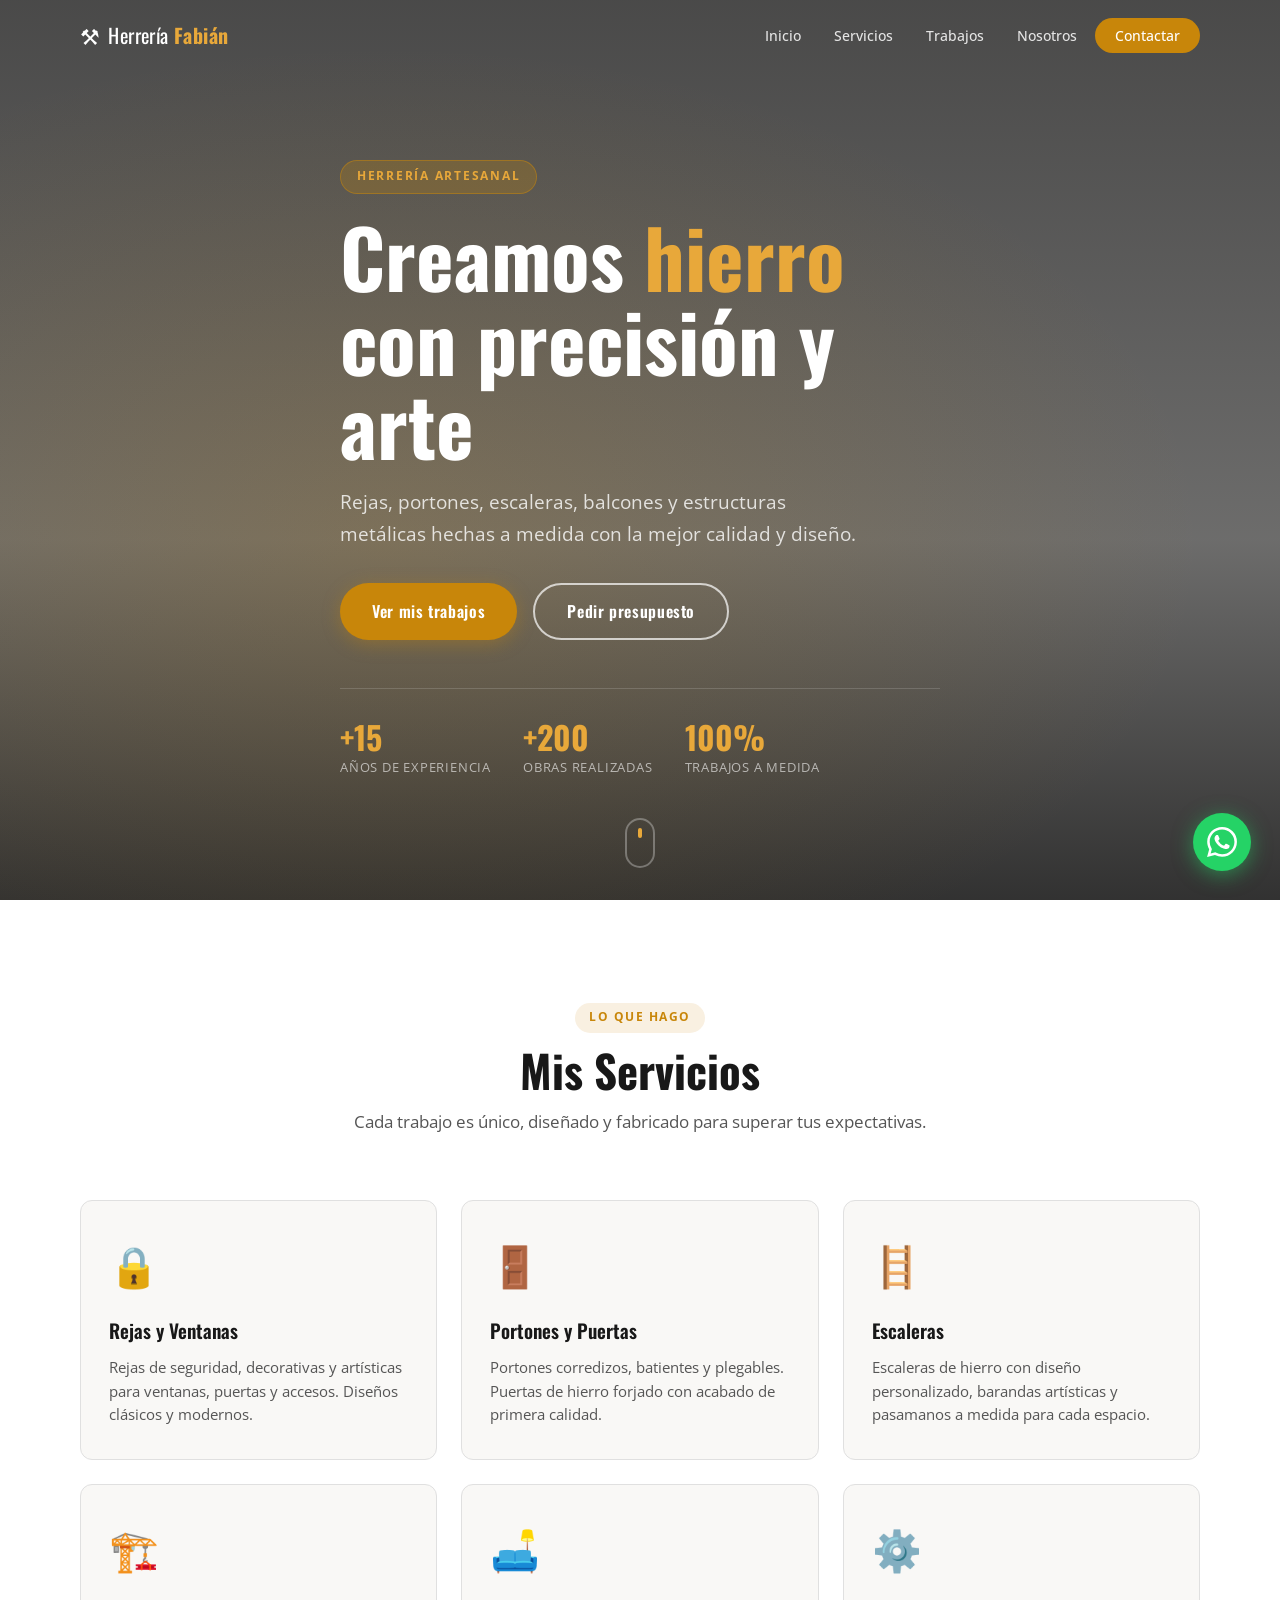
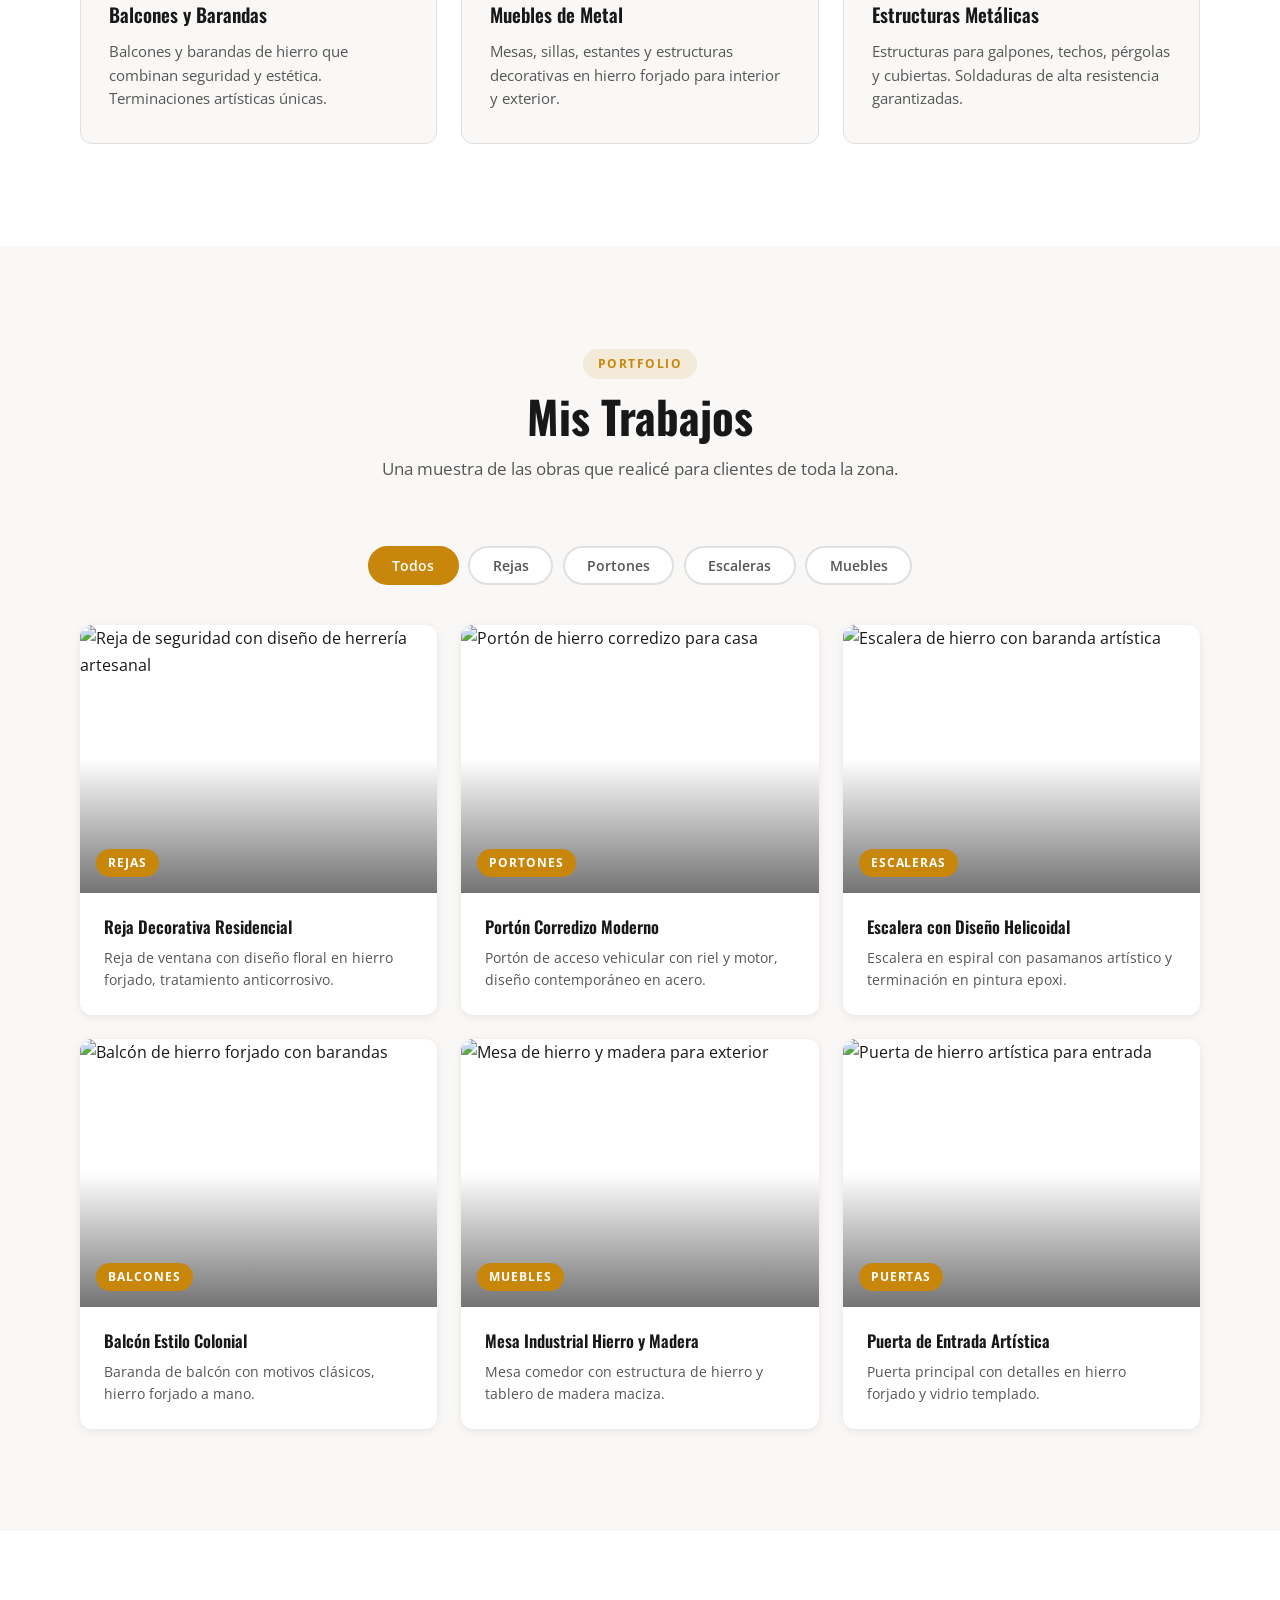
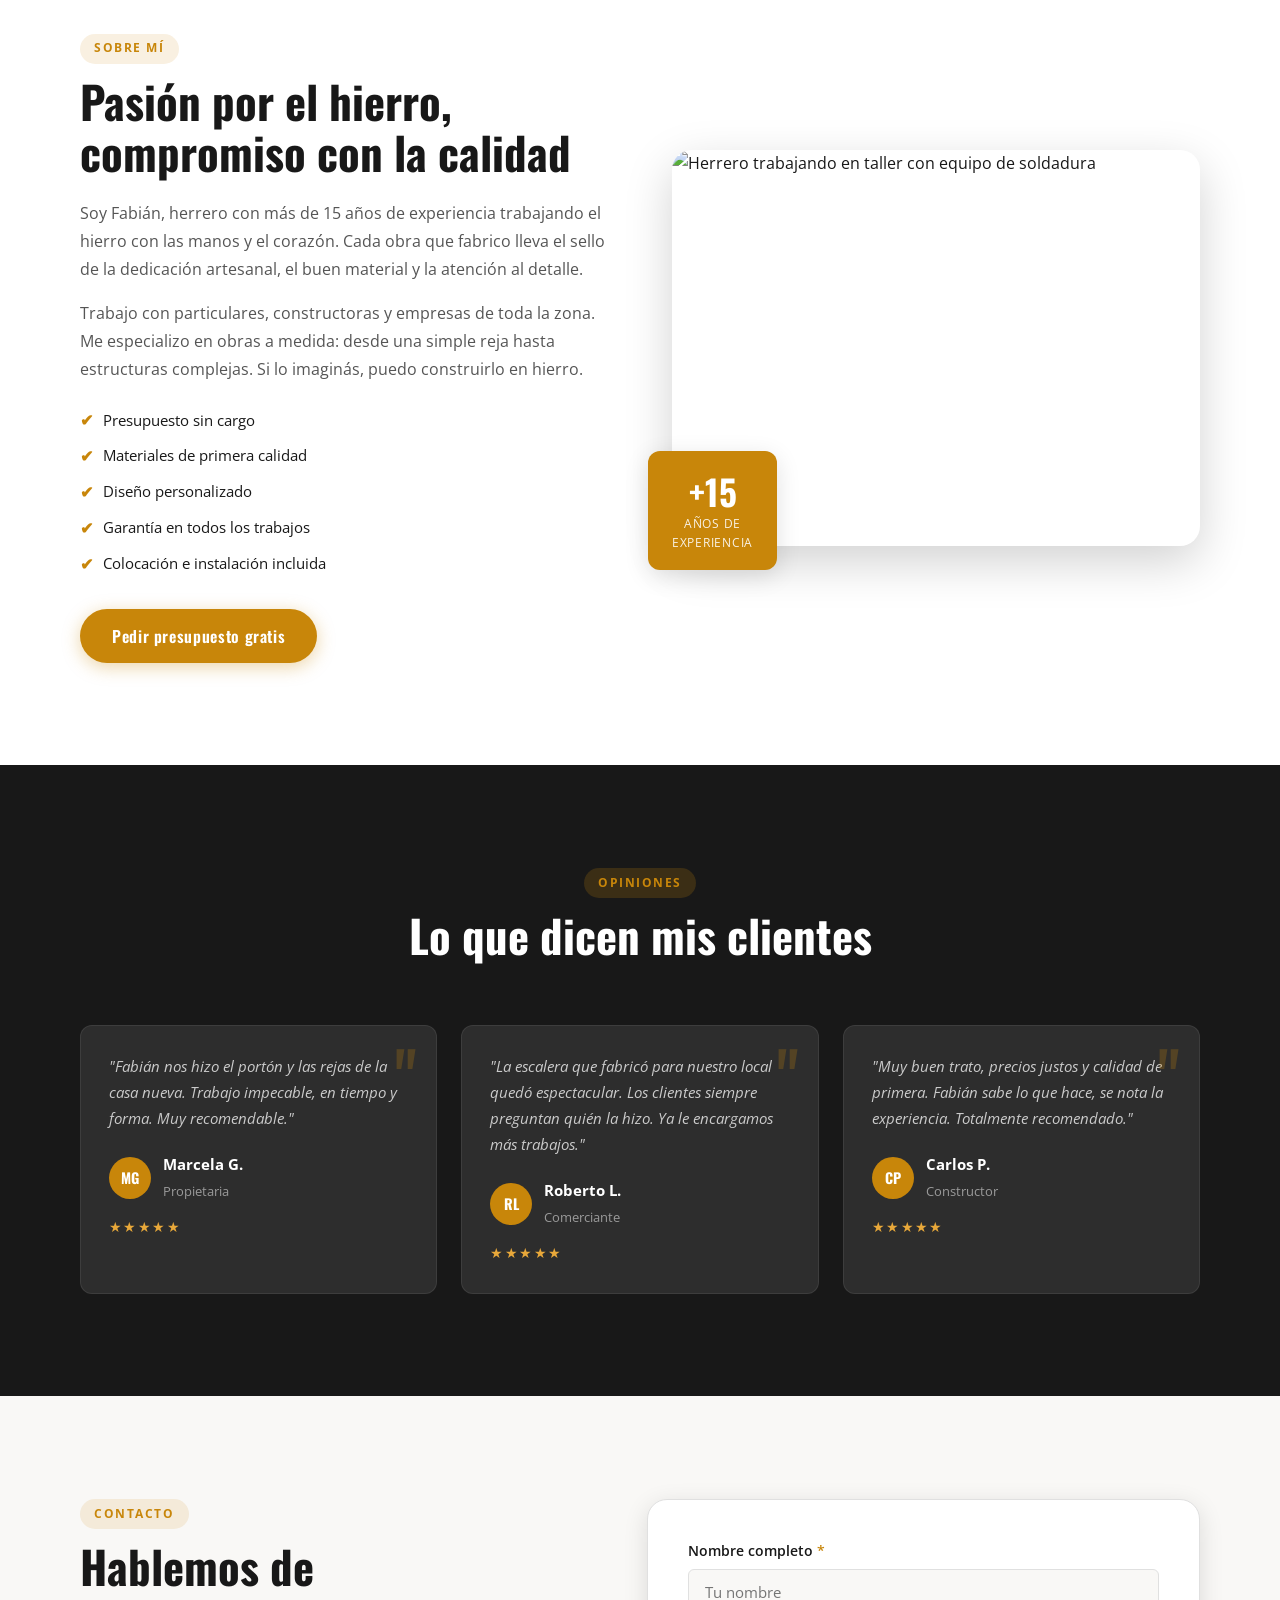
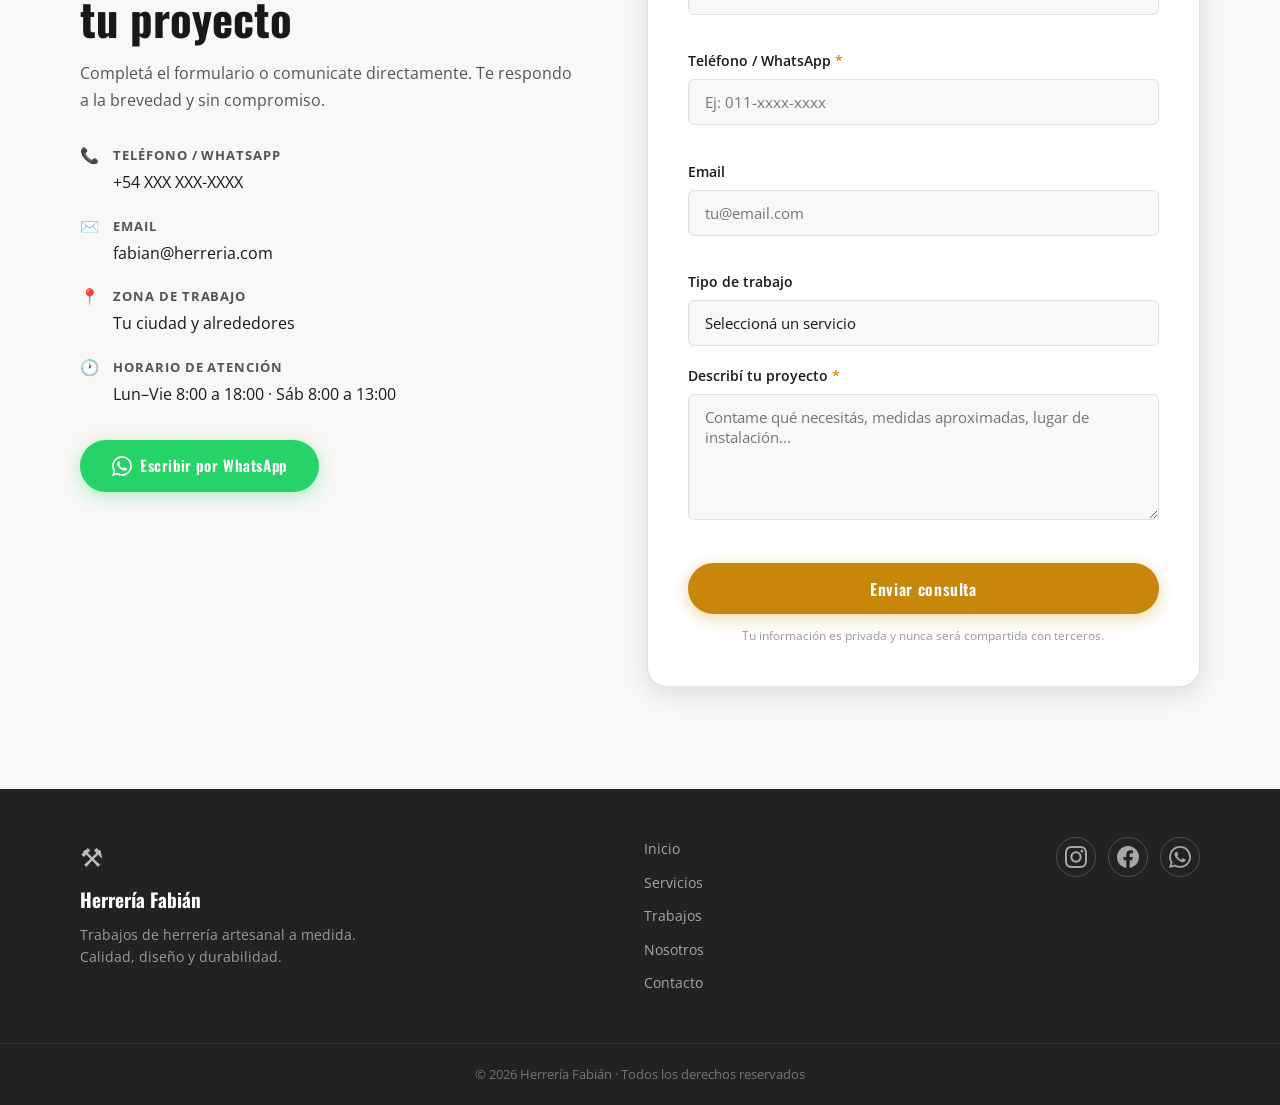
==== index.html @ 36e47174 "first commit" ====
<!DOCTYPE html>
<html lang="es">
<head>
  <meta charset="UTF-8" />
  <meta name="viewport" content="width=device-width, initial-scale=1.0" />
  <meta http-equiv="X-UA-Compatible" content="IE=edge" />

  <!-- SEO Principal -->
  <title>Herrero Artesanal | Trabajos de Herrería a Medida – Fabián</title>
  <meta name="description" content="Trabajos de herrería artesanal a medida: rejas, portones, escaleras, balcones, muebles de metal y más. Calidad, diseño y durabilidad. Contactanos hoy." />
  <meta name="keywords" content="herrería, herrero, rejas, portones, escaleras de hierro, balcones, muebles de metal, herrería artesanal, trabajos en hierro, estructuras metálicas" />
  <meta name="author" content="Fabián Herrero" />
  <meta name="robots" content="index, follow" />
  <link rel="canonical" href="https://herrero-fabian.netlify.app/" />

  <!-- Open Graph / Facebook -->
  <meta property="og:type" content="website" />
  <meta property="og:url" content="https://herrero-fabian.netlify.app/" />
  <meta property="og:title" content="Herrero Artesanal | Trabajos de Herrería a Medida – Fabián" />
  <meta property="og:description" content="Trabajos de herrería artesanal a medida: rejas, portones, escaleras, balcones y más. Calidad y diseño en cada obra." />
  <meta property="og:image" content="https://herrero-fabian.netlify.app/og-image.jpg" />
  <meta property="og:locale" content="es_AR" />
  <meta property="og:site_name" content="Herrería Fabián" />

  <!-- Twitter Card -->
  <meta name="twitter:card" content="summary_large_image" />
  <meta name="twitter:title" content="Herrero Artesanal | Trabajos de Herrería a Medida" />
  <meta name="twitter:description" content="Rejas, portones, escaleras y más. Herrería artesanal de calidad." />
  <meta name="twitter:image" content="https://herrero-fabian.netlify.app/og-image.jpg" />

  <!-- Schema.org JSON-LD -->
  <script type="application/ld+json">
  {
    "@context": "https://schema.org",
    "@type": "LocalBusiness",
    "name": "Herrería Fabián",
    "description": "Trabajos de herrería artesanal a medida: rejas, portones, escaleras, balcones, muebles de metal y estructuras metálicas.",
    "url": "https://herrero-fabian.netlify.app/",
    "telephone": "+54-XXX-XXXX-XXXX",
    "address": {
      "@type": "PostalAddress",
      "streetAddress": "Tu dirección",
      "addressLocality": "Tu ciudad",
      "addressRegion": "Tu provincia",
      "addressCountry": "AR"
    },
    "openingHours": "Mo-Fr 08:00-18:00, Sa 08:00-13:00",
    "priceRange": "$$",
    "image": "https://herrero-fabian.netlify.app/og-image.jpg",
    "sameAs": [
      "https://www.instagram.com/tu_usuario",
      "https://www.facebook.com/tu_pagina"
    ]
  }
  </script>

  <!-- Favicon -->
  <link rel="icon" type="image/svg+xml" href="favicon.svg" />
  <link rel="apple-touch-icon" href="apple-touch-icon.png" />

  <!-- Google Fonts -->
  <link rel="preconnect" href="https://fonts.googleapis.com" />
  <link rel="preconnect" href="https://fonts.gstatic.com" crossorigin />
  <link href="https://fonts.googleapis.com/css2?family=Oswald:wght@400;600;700&family=Open+Sans:wght@400;500;600&display=swap" rel="stylesheet" />

  <!-- CSS -->
  <link rel="stylesheet" href="styles.css" />
</head>
<body>

  <!-- ===== HEADER / NAV ===== -->
  <header class="header" id="inicio">
    <nav class="nav container">
      <a href="#inicio" class="nav__logo">
        <span class="nav__logo-icon">⚒</span>
        <span>Herrería <strong>Fabián</strong></span>
      </a>
      <ul class="nav__menu" id="navMenu">
        <li><a href="#inicio" class="nav__link">Inicio</a></li>
        <li><a href="#servicios" class="nav__link">Servicios</a></li>
        <li><a href="#trabajos" class="nav__link">Trabajos</a></li>
        <li><a href="#nosotros" class="nav__link">Nosotros</a></li>
        <li><a href="#contacto" class="nav__link nav__link--cta">Contactar</a></li>
      </ul>
      <button class="nav__hamburger" id="hamburger" aria-label="Abrir menú">
        <span></span><span></span><span></span>
      </button>
    </nav>
  </header>

  <main>

    <!-- ===== HERO ===== -->
    <section class="hero" id="hero">
      <div class="hero__bg-overlay"></div>
      <div class="container hero__content">
        <span class="hero__badge">Herrería Artesanal</span>
        <h1 class="hero__title">
          Creamos <span class="hero__title--accent">hierro</span><br />
          con precisión y arte
        </h1>
        <p class="hero__subtitle">
          Rejas, portones, escaleras, balcones y estructuras metálicas
          hechas a medida con la mejor calidad y diseño.
        </p>
        <div class="hero__actions">
          <a href="#trabajos" class="btn btn--primary">Ver mis trabajos</a>
          <a href="#contacto" class="btn btn--outline">Pedir presupuesto</a>
        </div>
        <div class="hero__stats">
          <div class="hero__stat">
            <strong>+15</strong><span>Años de experiencia</span>
          </div>
          <div class="hero__stat">
            <strong>+200</strong><span>Obras realizadas</span>
          </div>
          <div class="hero__stat">
            <strong>100%</strong><span>Trabajos a medida</span>
          </div>
        </div>
      </div>
      <a href="#servicios" class="hero__scroll-indicator" aria-label="Bajar">
        <span></span>
      </a>
    </section>

    <!-- ===== SERVICIOS ===== -->
    <section class="section servicios" id="servicios">
      <div class="container">
        <div class="section__header">
          <span class="section__tag">Lo que hago</span>
          <h2 class="section__title">Mis Servicios</h2>
          <p class="section__subtitle">Cada trabajo es único, diseñado y fabricado para superar tus expectativas.</p>
        </div>
        <div class="servicios__grid">

          <article class="servicio-card">
            <div class="servicio-card__icon">🔒</div>
            <h3 class="servicio-card__title">Rejas y Ventanas</h3>
            <p class="servicio-card__desc">Rejas de seguridad, decorativas y artísticas para ventanas, puertas y accesos. Diseños clásicos y modernos.</p>
          </article>

          <article class="servicio-card">
            <div class="servicio-card__icon">🚪</div>
            <h3 class="servicio-card__title">Portones y Puertas</h3>
            <p class="servicio-card__desc">Portones corredizos, batientes y plegables. Puertas de hierro forjado con acabado de primera calidad.</p>
          </article>

          <article class="servicio-card">
            <div class="servicio-card__icon">🪜</div>
            <h3 class="servicio-card__title">Escaleras</h3>
            <p class="servicio-card__desc">Escaleras de hierro con diseño personalizado, barandas artísticas y pasamanos a medida para cada espacio.</p>
          </article>

          <article class="servicio-card">
            <div class="servicio-card__icon">🏗️</div>
            <h3 class="servicio-card__title">Balcones y Barandas</h3>
            <p class="servicio-card__desc">Balcones y barandas de hierro que combinan seguridad y estética. Terminaciones artísticas únicas.</p>
          </article>

          <article class="servicio-card">
            <div class="servicio-card__icon">🛋️</div>
            <h3 class="servicio-card__title">Muebles de Metal</h3>
            <p class="servicio-card__desc">Mesas, sillas, estantes y estructuras decorativas en hierro forjado para interior y exterior.</p>
          </article>

          <article class="servicio-card">
            <div class="servicio-card__icon">⚙️</div>
            <h3 class="servicio-card__title">Estructuras Metálicas</h3>
            <p class="servicio-card__desc">Estructuras para galpones, techos, pérgolas y cubiertas. Soldaduras de alta resistencia garantizadas.</p>
          </article>

        </div>
      </div>
    </section>

    <!-- ===== GALERÍA DE TRABAJOS ===== -->
    <section class="section trabajos" id="trabajos">
      <div class="container">
        <div class="section__header">
          <span class="section__tag">Portfolio</span>
          <h2 class="section__title">Mis Trabajos</h2>
          <p class="section__subtitle">Una muestra de las obras que realicé para clientes de toda la zona.</p>
        </div>

        <div class="trabajos__filtros" role="tablist" aria-label="Filtrar trabajos">
          <button class="filtro-btn filtro-btn--active" data-filter="all" role="tab" aria-selected="true">Todos</button>
          <button class="filtro-btn" data-filter="rejas" role="tab" aria-selected="false">Rejas</button>
          <button class="filtro-btn" data-filter="portones" role="tab" aria-selected="false">Portones</button>
          <button class="filtro-btn" data-filter="escaleras" role="tab" aria-selected="false">Escaleras</button>
          <button class="filtro-btn" data-filter="muebles" role="tab" aria-selected="false">Muebles</button>
        </div>

        <div class="trabajos__grid" id="trabajosGrid">

          <article class="trabajo-card" data-category="rejas">
            <div class="trabajo-card__img-wrap">
              <img
                src="https://images.unsplash.com/photo-1558618666-fcd25c85cd64?w=600&q=80"
                alt="Reja de seguridad con diseño de herrería artesanal"
                loading="lazy"
                width="600" height="400"
              />
              <div class="trabajo-card__overlay">
                <span class="trabajo-card__category">Rejas</span>
              </div>
            </div>
            <div class="trabajo-card__body">
              <h3>Reja Decorativa Residencial</h3>
              <p>Reja de ventana con diseño floral en hierro forjado, tratamiento anticorrosivo.</p>
            </div>
          </article>

          <article class="trabajo-card" data-category="portones">
            <div class="trabajo-card__img-wrap">
              <img
                src="https://images.unsplash.com/photo-1504328345606-18bbc8c9d7d1?w=600&q=80"
                alt="Portón de hierro corredizo para casa"
                loading="lazy"
                width="600" height="400"
              />
              <div class="trabajo-card__overlay">
                <span class="trabajo-card__category">Portones</span>
              </div>
            </div>
            <div class="trabajo-card__body">
              <h3>Portón Corredizo Moderno</h3>
              <p>Portón de acceso vehicular con riel y motor, diseño contemporáneo en acero.</p>
            </div>
          </article>

          <article class="trabajo-card" data-category="escaleras">
            <div class="trabajo-card__img-wrap">
              <img
                src="https://images.unsplash.com/photo-1534430480872-3498386e7856?w=600&q=80"
                alt="Escalera de hierro con baranda artística"
                loading="lazy"
                width="600" height="400"
              />
              <div class="trabajo-card__overlay">
                <span class="trabajo-card__category">Escaleras</span>
              </div>
            </div>
            <div class="trabajo-card__body">
              <h3>Escalera con Diseño Helicoidal</h3>
              <p>Escalera en espiral con pasamanos artístico y terminación en pintura epoxi.</p>
            </div>
          </article>

          <article class="trabajo-card" data-category="rejas">
            <div class="trabajo-card__img-wrap">
              <img
                src="https://images.unsplash.com/photo-1486325212027-8081e485255e?w=600&q=80"
                alt="Balcón de hierro forjado con barandas"
                loading="lazy"
                width="600" height="400"
              />
              <div class="trabajo-card__overlay">
                <span class="trabajo-card__category">Balcones</span>
              </div>
            </div>
            <div class="trabajo-card__body">
              <h3>Balcón Estilo Colonial</h3>
              <p>Baranda de balcón con motivos clásicos, hierro forjado a mano.</p>
            </div>
          </article>

          <article class="trabajo-card" data-category="muebles">
            <div class="trabajo-card__img-wrap">
              <img
                src="https://images.unsplash.com/photo-1555041469-a586c61ea9bc?w=600&q=80"
                alt="Mesa de hierro y madera para exterior"
                loading="lazy"
                width="600" height="400"
              />
              <div class="trabajo-card__overlay">
                <span class="trabajo-card__category">Muebles</span>
              </div>
            </div>
            <div class="trabajo-card__body">
              <h3>Mesa Industrial Hierro y Madera</h3>
              <p>Mesa comedor con estructura de hierro y tablero de madera maciza.</p>
            </div>
          </article>

          <article class="trabajo-card" data-category="portones">
            <div class="trabajo-card__img-wrap">
              <img
                src="https://images.unsplash.com/photo-1565193566173-7a0ee3dbe261?w=600&q=80"
                alt="Puerta de hierro artística para entrada"
                loading="lazy"
                width="600" height="400"
              />
              <div class="trabajo-card__overlay">
                <span class="trabajo-card__category">Puertas</span>
              </div>
            </div>
            <div class="trabajo-card__body">
              <h3>Puerta de Entrada Artística</h3>
              <p>Puerta principal con detalles en hierro forjado y vidrio templado.</p>
            </div>
          </article>

        </div>
      </div>
    </section>

    <!-- ===== NOSOTROS / POR QUÉ ELEGIRME ===== -->
    <section class="section nosotros" id="nosotros">
      <div class="container nosotros__grid">
        <div class="nosotros__content">
          <span class="section__tag">Sobre mí</span>
          <h2 class="section__title nosotros__title">Pasión por el hierro,<br /> compromiso con la calidad</h2>
          <p class="nosotros__text">
            Soy Fabián, herrero con más de 15 años de experiencia trabajando el hierro con las manos
            y el corazón. Cada obra que fabrico lleva el sello de la dedicación artesanal, el buen
            material y la atención al detalle.
          </p>
          <p class="nosotros__text">
            Trabajo con particulares, constructoras y empresas de toda la zona. Me especializo en
            obras a medida: desde una simple reja hasta estructuras complejas. Si lo imaginás, puedo
            construirlo en hierro.
          </p>
          <ul class="nosotros__ventajas">
            <li><span class="check">✔</span> Presupuesto sin cargo</li>
            <li><span class="check">✔</span> Materiales de primera calidad</li>
            <li><span class="check">✔</span> Diseño personalizado</li>
            <li><span class="check">✔</span> Garantía en todos los trabajos</li>
            <li><span class="check">✔</span> Colocación e instalación incluida</li>
          </ul>
          <a href="#contacto" class="btn btn--primary">Pedir presupuesto gratis</a>
        </div>
        <div class="nosotros__imagen-wrap">
          <div class="nosotros__imagen-frame">
            <img
              src="https://images.unsplash.com/photo-1504917595217-d4dc5ebe6122?w=700&q=80"
              alt="Herrero trabajando en taller con equipo de soldadura"
              loading="lazy"
              width="700" height="520"
              class="nosotros__imagen"
            />
          </div>
          <div class="nosotros__badge-exp">
            <strong>+15</strong>
            <span>años de<br/>experiencia</span>
          </div>
        </div>
      </div>
    </section>

    <!-- ===== TESTIMONIOS ===== -->
    <section class="section testimonios">
      <div class="container">
        <div class="section__header">
          <span class="section__tag">Opiniones</span>
          <h2 class="section__title">Lo que dicen mis clientes</h2>
        </div>
        <div class="testimonios__grid">
          <blockquote class="testimonio-card">
            <p class="testimonio-card__texto">"Fabián nos hizo el portón y las rejas de la casa nueva. Trabajo impecable, en tiempo y forma. Muy recomendable."</p>
            <footer class="testimonio-card__footer">
              <div class="testimonio-card__avatar">MG</div>
              <div>
                <strong>Marcela G.</strong>
                <span>Propietaria</span>
              </div>
            </footer>
            <div class="testimonio-card__stars">★★★★★</div>
          </blockquote>
          <blockquote class="testimonio-card">
            <p class="testimonio-card__texto">"La escalera que fabricó para nuestro local quedó espectacular. Los clientes siempre preguntan quién la hizo. Ya le encargamos más trabajos."</p>
            <footer class="testimonio-card__footer">
              <div class="testimonio-card__avatar">RL</div>
              <div>
                <strong>Roberto L.</strong>
                <span>Comerciante</span>
              </div>
            </footer>
            <div class="testimonio-card__stars">★★★★★</div>
          </blockquote>
          <blockquote class="testimonio-card">
            <p class="testimonio-card__texto">"Muy buen trato, precios justos y calidad de primera. Fabián sabe lo que hace, se nota la experiencia. Totalmente recomendado."</p>
            <footer class="testimonio-card__footer">
              <div class="testimonio-card__avatar">CP</div>
              <div>
                <strong>Carlos P.</strong>
                <span>Constructor</span>
              </div>
            </footer>
            <div class="testimonio-card__stars">★★★★★</div>
          </blockquote>
        </div>
      </div>
    </section>

    <!-- ===== CONTACTO ===== -->
    <section class="section contacto" id="contacto">
      <div class="container contacto__grid">

        <div class="contacto__info">
          <span class="section__tag">Contacto</span>
          <h2 class="section__title contacto__title">Hablemos de<br />tu proyecto</h2>
          <p class="contacto__desc">Completá el formulario o comunicate directamente. Te respondo a la brevedad y sin compromiso.</p>

          <ul class="contacto__datos">
            <li>
              <span class="contacto__dato-icon">📞</span>
              <div>
                <strong>Teléfono / WhatsApp</strong>
                <a href="tel:+54XXXXXXXXXX">+54 XXX XXX-XXXX</a>
              </div>
            </li>
            <li>
              <span class="contacto__dato-icon">✉️</span>
              <div>
                <strong>Email</strong>
                <a href="mailto:fabian@herreria.com">fabian@herreria.com</a>
              </div>
            </li>
            <li>
              <span class="contacto__dato-icon">📍</span>
              <div>
                <strong>Zona de trabajo</strong>
                <span>Tu ciudad y alrededores</span>
              </div>
            </li>
            <li>
              <span class="contacto__dato-icon">🕐</span>
              <div>
                <strong>Horario de atención</strong>
                <span>Lun–Vie 8:00 a 18:00 · Sáb 8:00 a 13:00</span>
              </div>
            </li>
          </ul>

          <div class="contacto__redes">
            <a href="https://wa.me/54XXXXXXXXXX" class="btn btn--whatsapp" target="_blank" rel="noopener noreferrer">
              <svg viewBox="0 0 24 24" width="20" height="20" fill="currentColor" aria-hidden="true"><path d="M17.472 14.382c-.297-.149-1.758-.867-2.03-.967-.273-.099-.471-.148-.67.15-.197.297-.767.966-.94 1.164-.173.199-.347.223-.644.075-.297-.15-1.255-.463-2.39-1.475-.883-.788-1.48-1.761-1.653-2.059-.173-.297-.018-.458.13-.606.134-.133.298-.347.446-.52.149-.174.198-.298.298-.497.099-.198.05-.371-.025-.52-.075-.149-.669-1.612-.916-2.207-.242-.579-.487-.5-.669-.51-.173-.008-.371-.01-.57-.01-.198 0-.52.074-.792.372-.272.297-1.04 1.016-1.04 2.479 0 1.462 1.065 2.875 1.213 3.074.149.198 2.096 3.2 5.077 4.487.709.306 1.262.489 1.694.625.712.227 1.36.195 1.871.118.571-.085 1.758-.719 2.006-1.413.248-.694.248-1.289.173-1.413-.074-.124-.272-.198-.57-.347m-5.421 7.403h-.004a9.87 9.87 0 01-5.031-1.378l-.361-.214-3.741.982.998-3.648-.235-.374a9.86 9.86 0 01-1.51-5.26c.001-5.45 4.436-9.884 9.888-9.884 2.64 0 5.122 1.03 6.988 2.898a9.825 9.825 0 012.893 6.994c-.003 5.45-4.437 9.884-9.885 9.884m8.413-18.297A11.815 11.815 0 0012.05 0C5.495 0 .16 5.335.157 11.892c0 2.096.547 4.142 1.588 5.945L.057 24l6.305-1.654a11.882 11.882 0 005.683 1.448h.005c6.554 0 11.89-5.335 11.893-11.893a11.821 11.821 0 00-3.48-8.413z"/></svg>
              Escribir por WhatsApp
            </a>
          </div>
        </div>

        <form class="contacto__form" id="contactForm" name="contacto" method="POST" data-netlify="true" data-netlify-honeypot="bot-field" novalidate>
          <input type="hidden" name="form-name" value="contacto" />
          <p hidden><label>No llenar: <input name="bot-field" /></label></p>
          <div class="form-group">
            <label for="nombre">Nombre completo <span aria-hidden="true">*</span></label>
            <input type="text" id="nombre" name="nombre" placeholder="Tu nombre" required autocomplete="name" />
            <span class="form-error" id="errorNombre"></span>
          </div>
          <div class="form-group">
            <label for="telefono">Teléfono / WhatsApp <span aria-hidden="true">*</span></label>
            <input type="tel" id="telefono" name="telefono" placeholder="Ej: 011-xxxx-xxxx" required autocomplete="tel" />
            <span class="form-error" id="errorTelefono"></span>
          </div>
          <div class="form-group">
            <label for="email">Email</label>
            <input type="email" id="email" name="email" placeholder="tu@email.com" autocomplete="email" />
            <span class="form-error" id="errorEmail"></span>
          </div>
          <div class="form-group">
            <label for="servicio">Tipo de trabajo</label>
            <select id="servicio" name="servicio">
              <option value="">Seleccioná un servicio</option>
              <option value="rejas">Rejas y Ventanas</option>
              <option value="portones">Portones y Puertas</option>
              <option value="escaleras">Escaleras</option>
              <option value="balcones">Balcones y Barandas</option>
              <option value="muebles">Muebles de Metal</option>
              <option value="estructuras">Estructuras Metálicas</option>
              <option value="otro">Otro</option>
            </select>
          </div>
          <div class="form-group">
            <label for="mensaje">Describí tu proyecto <span aria-hidden="true">*</span></label>
            <textarea id="mensaje" name="mensaje" rows="5" placeholder="Contame qué necesitás, medidas aproximadas, lugar de instalación..." required></textarea>
            <span class="form-error" id="errorMensaje"></span>
          </div>
          <button type="submit" class="btn btn--primary btn--full">
            <span id="btnText">Enviar consulta</span>
          </button>
          <p class="form-privacidad">Tu información es privada y nunca será compartida con terceros.</p>
          <div class="form-success" id="formSuccess" hidden>
            <span>✔</span> ¡Gracias! Te respondo a la brevedad.
          </div>
        </form>

      </div>
    </section>

  </main>

  <!-- ===== FOOTER ===== -->
  <footer class="footer">
    <div class="container footer__inner">
      <div class="footer__brand">
        <span class="nav__logo-icon">⚒</span>
        <strong>Herrería Fabián</strong>
        <p>Trabajos de herrería artesanal a medida.<br />Calidad, diseño y durabilidad.</p>
      </div>
      <nav class="footer__nav" aria-label="Navegación del pie">
        <a href="#inicio">Inicio</a>
        <a href="#servicios">Servicios</a>
        <a href="#trabajos">Trabajos</a>
        <a href="#nosotros">Nosotros</a>
        <a href="#contacto">Contacto</a>
      </nav>
      <div class="footer__redes">
        <a href="https://www.instagram.com/tu_usuario" target="_blank" rel="noopener noreferrer" aria-label="Instagram">
          <svg viewBox="0 0 24 24" width="22" height="22" fill="currentColor"><path d="M12 2.163c3.204 0 3.584.012 4.85.07 3.252.148 4.771 1.691 4.919 4.919.058 1.265.069 1.645.069 4.849 0 3.205-.012 3.584-.069 4.849-.149 3.225-1.664 4.771-4.919 4.919-1.266.058-1.644.07-4.85.07-3.204 0-3.584-.012-4.849-.07-3.26-.149-4.771-1.699-4.919-4.92-.058-1.265-.07-1.644-.07-4.849 0-3.204.013-3.583.07-4.849.149-3.227 1.664-4.771 4.919-4.919 1.266-.057 1.645-.069 4.849-.069zm0-2.163c-3.259 0-3.667.014-4.947.072-4.358.2-6.78 2.618-6.98 6.98-.059 1.281-.073 1.689-.073 4.948 0 3.259.014 3.668.072 4.948.2 4.358 2.618 6.78 6.98 6.98 1.281.058 1.689.072 4.948.072 3.259 0 3.668-.014 4.948-.072 4.354-.2 6.782-2.618 6.979-6.98.059-1.28.073-1.689.073-4.948 0-3.259-.014-3.667-.072-4.947-.196-4.354-2.617-6.78-6.979-6.98-1.281-.059-1.69-.073-4.949-.073zm0 5.838c-3.403 0-6.162 2.759-6.162 6.162s2.759 6.163 6.162 6.163 6.162-2.759 6.162-6.163c0-3.403-2.759-6.162-6.162-6.162zm0 10.162c-2.209 0-4-1.79-4-4 0-2.209 1.791-4 4-4s4 1.791 4 4c0 2.21-1.791 4-4 4zm6.406-11.845c-.796 0-1.441.645-1.441 1.44s.645 1.44 1.441 1.44c.795 0 1.439-.645 1.439-1.44s-.644-1.44-1.439-1.44z"/></svg>
        </a>
        <a href="https://www.facebook.com/tu_pagina" target="_blank" rel="noopener noreferrer" aria-label="Facebook">
          <svg viewBox="0 0 24 24" width="22" height="22" fill="currentColor"><path d="M24 12.073c0-6.627-5.373-12-12-12s-12 5.373-12 12c0 5.99 4.388 10.954 10.125 11.854v-8.385H7.078v-3.47h3.047V9.43c0-3.007 1.792-4.669 4.533-4.669 1.312 0 2.686.235 2.686.235v2.953H15.83c-1.491 0-1.956.925-1.956 1.874v2.25h3.328l-.532 3.47h-2.796v8.385C19.612 23.027 24 18.062 24 12.073z"/></svg>
        </a>
        <a href="https://wa.me/54XXXXXXXXXX" target="_blank" rel="noopener noreferrer" aria-label="WhatsApp">
          <svg viewBox="0 0 24 24" width="22" height="22" fill="currentColor"><path d="M17.472 14.382c-.297-.149-1.758-.867-2.03-.967-.273-.099-.471-.148-.67.15-.197.297-.767.966-.94 1.164-.173.199-.347.223-.644.075-.297-.15-1.255-.463-2.39-1.475-.883-.788-1.48-1.761-1.653-2.059-.173-.297-.018-.458.13-.606.134-.133.298-.347.446-.52.149-.174.198-.298.298-.497.099-.198.05-.371-.025-.52-.075-.149-.669-1.612-.916-2.207-.242-.579-.487-.5-.669-.51-.173-.008-.371-.01-.57-.01-.198 0-.52.074-.792.372-.272.297-1.04 1.016-1.04 2.479 0 1.462 1.065 2.875 1.213 3.074.149.198 2.096 3.2 5.077 4.487.709.306 1.262.489 1.694.625.712.227 1.36.195 1.871.118.571-.085 1.758-.719 2.006-1.413.248-.694.248-1.289.173-1.413-.074-.124-.272-.198-.57-.347m-5.421 7.403h-.004a9.87 9.87 0 01-5.031-1.378l-.361-.214-3.741.982.998-3.648-.235-.374a9.86 9.86 0 01-1.51-5.26c.001-5.45 4.436-9.884 9.888-9.884 2.64 0 5.122 1.03 6.988 2.898a9.825 9.825 0 012.893 6.994c-.003 5.45-4.437 9.884-9.885 9.884m8.413-18.297A11.815 11.815 0 0012.05 0C5.495 0 .16 5.335.157 11.892c0 2.096.547 4.142 1.588 5.945L.057 24l6.305-1.654a11.882 11.882 0 005.683 1.448h.005c6.554 0 11.89-5.335 11.893-11.893a11.821 11.821 0 00-3.48-8.413z"/></svg>
        </a>
      </div>
    </div>
    <div class="footer__copy">
      <div class="container">
        <p>© <span id="year"></span> Herrería Fabián · Todos los derechos reservados</p>
      </div>
    </div>
  </footer>

  <!-- Botón flotante WhatsApp -->
  <a
    href="https://wa.me/54XXXXXXXXXX?text=Hola%20Fabián%2C%20quiero%20consultar%20sobre%20un%20trabajo%20de%20herrería"
    class="whatsapp-float"
    target="_blank"
    rel="noopener noreferrer"
    aria-label="Contactar por WhatsApp"
  >
    <svg viewBox="0 0 24 24" width="30" height="30" fill="currentColor" aria-hidden="true"><path d="M17.472 14.382c-.297-.149-1.758-.867-2.03-.967-.273-.099-.471-.148-.67.15-.197.297-.767.966-.94 1.164-.173.199-.347.223-.644.075-.297-.15-1.255-.463-2.39-1.475-.883-.788-1.48-1.761-1.653-2.059-.173-.297-.018-.458.13-.606.134-.133.298-.347.446-.52.149-.174.198-.298.298-.497.099-.198.05-.371-.025-.52-.075-.149-.669-1.612-.916-2.207-.242-.579-.487-.5-.669-.51-.173-.008-.371-.01-.57-.01-.198 0-.52.074-.792.372-.272.297-1.04 1.016-1.04 2.479 0 1.462 1.065 2.875 1.213 3.074.149.198 2.096 3.2 5.077 4.487.709.306 1.262.489 1.694.625.712.227 1.36.195 1.871.118.571-.085 1.758-.719 2.006-1.413.248-.694.248-1.289.173-1.413-.074-.124-.272-.198-.57-.347m-5.421 7.403h-.004a9.87 9.87 0 01-5.031-1.378l-.361-.214-3.741.982.998-3.648-.235-.374a9.86 9.86 0 01-1.51-5.26c.001-5.45 4.436-9.884 9.888-9.884 2.64 0 5.122 1.03 6.988 2.898a9.825 9.825 0 012.893 6.994c-.003 5.45-4.437 9.884-9.885 9.884m8.413-18.297A11.815 11.815 0 0012.05 0C5.495 0 .16 5.335.157 11.892c0 2.096.547 4.142 1.588 5.945L.057 24l6.305-1.654a11.882 11.882 0 005.683 1.448h.005c6.554 0 11.89-5.335 11.893-11.893a11.821 11.821 0 00-3.48-8.413z"/></svg>
  </a>

  <script src="main.js"></script>
</body>
</html>
---- styles.css ----
/* =========================================
   HERRERÍA FABIÁN – ESTILOS PRINCIPALES
   ========================================= */

/* ===== TOKENS / VARIABLES ===== */
:root {
  --color-primary:      #c8860a;
  --color-primary-dark: #9f6a07;
  --color-primary-light:#e8a83a;
  --color-dark:         #181818;
  --color-dark-2:       #222222;
  --color-dark-3:       #2d2d2d;
  --color-gray:         #555555;
  --color-gray-light:   #9a9a9a;
  --color-border:       #e0e0e0;
  --color-bg:           #f9f8f6;
  --color-white:        #ffffff;
  --color-success:      #2ecc71;
  --color-error:        #e74c3c;
  --color-whatsapp:     #25d366;

  --font-heading: 'Oswald', sans-serif;
  --font-body:    'Open Sans', sans-serif;

  --radius-sm:   6px;
  --radius-md:   12px;
  --radius-lg:   20px;
  --radius-full: 9999px;

  --shadow-sm:  0 2px 8px rgba(0,0,0,.08);
  --shadow-md:  0 6px 24px rgba(0,0,0,.12);
  --shadow-lg:  0 16px 48px rgba(0,0,0,.18);

  --transition: 0.28s ease;
  --max-w: 1200px;
  --nav-h: 70px;
}

/* ===== RESET ===== */
*, *::before, *::after { box-sizing: border-box; margin: 0; padding: 0; }

html {
  scroll-behavior: smooth;
  scroll-padding-top: var(--nav-h);
  font-size: 16px;
}

body {
  font-family: var(--font-body);
  background: var(--color-bg);
  color: var(--color-dark);
  line-height: 1.65;
  -webkit-font-smoothing: antialiased;
}

img {
  max-width: 100%;
  height: auto;
  display: block;
}

a { color: inherit; text-decoration: none; }
ul { list-style: none; }
button { cursor: pointer; border: none; background: none; font-family: inherit; }

/* ===== LAYOUT ===== */
.container {
  width: 100%;
  max-width: var(--max-w);
  margin-inline: auto;
  padding-inline: clamp(1rem, 5vw, 2.5rem);
}

.section {
  padding-block: clamp(4rem, 8vw, 7rem);
}

/* ===== TYPOGRAPHY ===== */
.section__header {
  text-align: center;
  margin-bottom: clamp(2.5rem, 5vw, 4rem);
}

.section__tag {
  display: inline-block;
  background: rgba(200, 134, 10, .12);
  color: var(--color-primary);
  font-size: .78rem;
  font-weight: 700;
  letter-spacing: .12em;
  text-transform: uppercase;
  padding: .3rem .9rem;
  border-radius: var(--radius-full);
  margin-bottom: .75rem;
}

.section__title {
  font-family: var(--font-heading);
  font-size: clamp(1.8rem, 4vw, 2.8rem);
  font-weight: 700;
  line-height: 1.15;
  color: var(--color-dark);
  margin-bottom: .75rem;
}

.section__subtitle {
  font-size: 1.05rem;
  color: var(--color-gray);
  max-width: 600px;
  margin-inline: auto;
}

/* ===== BUTTONS ===== */
.btn {
  display: inline-flex;
  align-items: center;
  gap: .5rem;
  padding: .85rem 2rem;
  border-radius: var(--radius-full);
  font-family: var(--font-heading);
  font-size: 1rem;
  font-weight: 600;
  letter-spacing: .04em;
  transition: transform var(--transition), box-shadow var(--transition), background var(--transition), color var(--transition);
  white-space: nowrap;
}

.btn:focus-visible {
  outline: 3px solid var(--color-primary);
  outline-offset: 3px;
}

.btn--primary {
  background: var(--color-primary);
  color: var(--color-white);
  box-shadow: 0 4px 18px rgba(200,134,10,.35);
}
.btn--primary:hover { background: var(--color-primary-dark); transform: translateY(-2px); box-shadow: 0 8px 28px rgba(200,134,10,.45); }

.btn--outline {
  background: transparent;
  color: var(--color-white);
  border: 2px solid rgba(255,255,255,.7);
}
.btn--outline:hover { background: rgba(255,255,255,.12); border-color: var(--color-white); }

.btn--whatsapp {
  background: var(--color-whatsapp);
  color: var(--color-white);
  box-shadow: 0 4px 18px rgba(37,211,102,.35);
  font-size: .95rem;
}
.btn--whatsapp:hover { filter: brightness(1.08); transform: translateY(-2px); }

.btn--full { width: 100%; justify-content: center; }

/* ===== HEADER / NAV ===== */
.header {
  position: fixed;
  top: 0; left: 0; right: 0;
  z-index: 1000;
  height: var(--nav-h);
  transition: background var(--transition), box-shadow var(--transition);
}

.header.scrolled {
  background: var(--color-dark);
  box-shadow: 0 2px 20px rgba(0,0,0,.4);
}

.nav {
  display: flex;
  align-items: center;
  justify-content: space-between;
  height: var(--nav-h);
}

.nav__logo {
  display: flex;
  align-items: center;
  gap: .5rem;
  font-family: var(--font-heading);
  font-size: 1.25rem;
  color: var(--color-white);
  font-weight: 400;
  letter-spacing: .02em;
}
.nav__logo strong { color: var(--color-primary-light); }
.nav__logo-icon { font-size: 1.4rem; }

.nav__menu {
  display: flex;
  align-items: center;
  gap: .25rem;
}

.nav__link {
  color: rgba(255,255,255,.85);
  font-size: .9rem;
  font-weight: 500;
  padding: .5rem .9rem;
  border-radius: var(--radius-sm);
  transition: color var(--transition), background var(--transition);
}
.nav__link:hover { color: var(--color-white); background: rgba(255,255,255,.08); }

.nav__link--cta {
  background: var(--color-primary);
  color: var(--color-white) !important;
  padding: .5rem 1.25rem;
  border-radius: var(--radius-full);
}
.nav__link--cta:hover { background: var(--color-primary-dark); }

.nav__hamburger {
  display: none;
  flex-direction: column;
  gap: 5px;
  padding: .4rem;
}
.nav__hamburger span {
  display: block;
  width: 24px; height: 2px;
  background: var(--color-white);
  border-radius: 2px;
  transition: transform var(--transition), opacity var(--transition);
}
.nav__hamburger.open span:nth-child(1) { transform: translateY(7px) rotate(45deg); }
.nav__hamburger.open span:nth-child(2) { opacity: 0; }
.nav__hamburger.open span:nth-child(3) { transform: translateY(-7px) rotate(-45deg); }

/* ===== HERO ===== */
.hero {
  min-height: 100dvh;
  display: flex;
  align-items: center;
  position: relative;
  background:
    linear-gradient(to bottom, rgba(15,15,15,.75) 0%, rgba(15,15,15,.6) 60%, rgba(15,15,15,.85) 100%),
    url('https://images.unsplash.com/photo-1504917595217-d4dc5ebe6122?w=1800&q=85') center/cover no-repeat fixed;
  color: var(--color-white);
  overflow: hidden;
}

.hero__bg-overlay {
  position: absolute;
  inset: 0;
  background: radial-gradient(ellipse at 30% 60%, rgba(200,134,10,.18) 0%, transparent 65%);
}

.hero__content {
  position: relative;
  z-index: 1;
  padding-block: calc(var(--nav-h) + 2rem) 4rem;
  max-width: 680px;
}

.hero__badge {
  display: inline-block;
  background: rgba(200,134,10,.25);
  border: 1px solid rgba(200,134,10,.5);
  color: var(--color-primary-light);
  font-size: .78rem;
  font-weight: 700;
  letter-spacing: .14em;
  text-transform: uppercase;
  padding: .35rem 1rem;
  border-radius: var(--radius-full);
  margin-bottom: 1.25rem;
}

.hero__title {
  font-family: var(--font-heading);
  font-size: clamp(2.8rem, 7vw, 5rem);
  font-weight: 700;
  line-height: 1.05;
  margin-bottom: 1.25rem;
}
.hero__title--accent { color: var(--color-primary-light); }

.hero__subtitle {
  font-size: clamp(1rem, 2.5vw, 1.2rem);
  color: rgba(255,255,255,.8);
  margin-bottom: 2rem;
  max-width: 520px;
  line-height: 1.7;
}

.hero__actions {
  display: flex;
  flex-wrap: wrap;
  gap: 1rem;
  margin-bottom: 3rem;
}

.hero__stats {
  display: flex;
  flex-wrap: wrap;
  gap: 2rem;
  padding-top: 2rem;
  border-top: 1px solid rgba(255,255,255,.15);
}

.hero__stat {
  display: flex;
  flex-direction: column;
}
.hero__stat strong {
  font-family: var(--font-heading);
  font-size: 2rem;
  color: var(--color-primary-light);
  line-height: 1;
}
.hero__stat span {
  font-size: .82rem;
  color: rgba(255,255,255,.6);
  text-transform: uppercase;
  letter-spacing: .06em;
  margin-top: .2rem;
}

.hero__scroll-indicator {
  position: absolute;
  bottom: 2rem;
  left: 50%;
  transform: translateX(-50%);
  width: 30px; height: 50px;
  border: 2px solid rgba(255,255,255,.3);
  border-radius: 15px;
  display: flex;
  align-items: flex-start;
  justify-content: center;
  padding-top: 8px;
}
.hero__scroll-indicator span {
  width: 4px; height: 10px;
  background: var(--color-primary-light);
  border-radius: 2px;
  animation: scrollBounce 1.6s infinite;
}
@keyframes scrollBounce {
  0%,100% { transform: translateY(0); opacity: 1; }
  50%      { transform: translateY(12px); opacity: .3; }
}

/* ===== SERVICIOS ===== */
.servicios { background: var(--color-white); }

.servicios__grid {
  display: grid;
  grid-template-columns: repeat(auto-fill, minmax(280px, 1fr));
  gap: 1.5rem;
}

.servicio-card {
  background: var(--color-bg);
  border: 1px solid var(--color-border);
  border-radius: var(--radius-md);
  padding: 2rem 1.75rem;
  transition: transform var(--transition), box-shadow var(--transition), border-color var(--transition);
}
.servicio-card:hover {
  transform: translateY(-6px);
  box-shadow: var(--shadow-md);
  border-color: var(--color-primary);
}

.servicio-card__icon {
  font-size: 2.5rem;
  margin-bottom: 1rem;
}

.servicio-card__title {
  font-family: var(--font-heading);
  font-size: 1.2rem;
  font-weight: 600;
  margin-bottom: .6rem;
  color: var(--color-dark);
}

.servicio-card__desc {
  font-size: .92rem;
  color: var(--color-gray);
  line-height: 1.6;
}

/* ===== TRABAJOS / GALERÍA ===== */
.trabajos { background: var(--color-bg); }

.trabajos__filtros {
  display: flex;
  flex-wrap: wrap;
  gap: .6rem;
  justify-content: center;
  margin-bottom: 2.5rem;
}

.filtro-btn {
  padding: .5rem 1.4rem;
  border-radius: var(--radius-full);
  border: 2px solid var(--color-border);
  font-size: .88rem;
  font-weight: 600;
  color: var(--color-gray);
  background: var(--color-white);
  transition: all var(--transition);
}
.filtro-btn:hover { border-color: var(--color-primary); color: var(--color-primary); }
.filtro-btn--active {
  background: var(--color-primary);
  border-color: var(--color-primary);
  color: var(--color-white);
}

.trabajos__grid {
  display: grid;
  grid-template-columns: repeat(auto-fill, minmax(300px, 1fr));
  gap: 1.5rem;
}

.trabajo-card {
  background: var(--color-white);
  border-radius: var(--radius-md);
  overflow: hidden;
  box-shadow: var(--shadow-sm);
  transition: transform var(--transition), box-shadow var(--transition);
}
.trabajo-card:hover { transform: translateY(-6px); box-shadow: var(--shadow-md); }
.trabajo-card.hidden { display: none; }

.trabajo-card__img-wrap {
  position: relative;
  overflow: hidden;
  aspect-ratio: 4/3;
}
.trabajo-card__img-wrap img {
  width: 100%;
  height: 100%;
  object-fit: cover;
  transition: transform .5s ease;
}
.trabajo-card:hover .trabajo-card__img-wrap img { transform: scale(1.06); }

.trabajo-card__overlay {
  position: absolute;
  inset: 0;
  background: linear-gradient(to top, rgba(0,0,0,.55) 0%, transparent 50%);
  display: flex;
  align-items: flex-end;
  padding: 1rem;
}

.trabajo-card__category {
  background: var(--color-primary);
  color: var(--color-white);
  font-size: .75rem;
  font-weight: 700;
  text-transform: uppercase;
  letter-spacing: .08em;
  padding: .25rem .75rem;
  border-radius: var(--radius-full);
}

.trabajo-card__body {
  padding: 1.25rem 1.5rem 1.5rem;
}
.trabajo-card__body h3 {
  font-family: var(--font-heading);
  font-size: 1.05rem;
  font-weight: 600;
  margin-bottom: .4rem;
}
.trabajo-card__body p {
  font-size: .88rem;
  color: var(--color-gray);
  line-height: 1.55;
}

/* ===== NOSOTROS ===== */
.nosotros { background: var(--color-white); }

.nosotros__grid {
  display: grid;
  grid-template-columns: 1fr 1fr;
  gap: clamp(2rem, 5vw, 5rem);
  align-items: center;
}

.nosotros__title { margin-bottom: 1.25rem; }

.nosotros__text {
  color: var(--color-gray);
  margin-bottom: 1rem;
  line-height: 1.75;
}

.nosotros__ventajas {
  margin: 1.5rem 0 2rem;
  display: flex;
  flex-direction: column;
  gap: .6rem;
}
.nosotros__ventajas li {
  display: flex;
  align-items: center;
  gap: .6rem;
  font-size: .95rem;
  color: var(--color-dark);
}
.check {
  color: var(--color-primary);
  font-weight: 700;
  font-size: 1rem;
}

.nosotros__imagen-wrap {
  position: relative;
}

.nosotros__imagen-frame {
  border-radius: var(--radius-lg);
  overflow: hidden;
  box-shadow: var(--shadow-lg);
}
.nosotros__imagen {
  width: 100%;
  height: 100%;
  object-fit: cover;
  aspect-ratio: 4/3;
}

.nosotros__badge-exp {
  position: absolute;
  bottom: -1.5rem;
  left: -1.5rem;
  background: var(--color-primary);
  color: var(--color-white);
  padding: 1.2rem 1.5rem;
  border-radius: var(--radius-md);
  box-shadow: var(--shadow-md);
  text-align: center;
  line-height: 1.2;
}
.nosotros__badge-exp strong {
  display: block;
  font-family: var(--font-heading);
  font-size: 2.2rem;
  font-weight: 700;
}
.nosotros__badge-exp span {
  font-size: .78rem;
  text-transform: uppercase;
  letter-spacing: .06em;
  opacity: .9;
}

/* ===== TESTIMONIOS ===== */
.testimonios { background: var(--color-dark); color: var(--color-white); }
.testimonios .section__tag { background: rgba(200,134,10,.2); }
.testimonios .section__title { color: var(--color-white); }

.testimonios__grid {
  display: grid;
  grid-template-columns: repeat(auto-fill, minmax(280px, 1fr));
  gap: 1.5rem;
}

.testimonio-card {
  background: var(--color-dark-3);
  border: 1px solid rgba(255,255,255,.08);
  border-radius: var(--radius-md);
  padding: 1.75rem;
  position: relative;
  transition: transform var(--transition);
}
.testimonio-card:hover { transform: translateY(-4px); }

.testimonio-card::before {
  content: '"';
  position: absolute;
  top: .75rem;
  right: 1.25rem;
  font-family: var(--font-heading);
  font-size: 5rem;
  line-height: 1;
  color: var(--color-primary);
  opacity: .25;
}

.testimonio-card__texto {
  color: rgba(255,255,255,.75);
  font-size: .95rem;
  line-height: 1.7;
  margin-bottom: 1.25rem;
  font-style: italic;
}

.testimonio-card__footer {
  display: flex;
  align-items: center;
  gap: .75rem;
  margin-bottom: .75rem;
}

.testimonio-card__avatar {
  width: 42px; height: 42px;
  border-radius: 50%;
  background: var(--color-primary);
  color: var(--color-white);
  font-family: var(--font-heading);
  font-weight: 700;
  font-size: .9rem;
  display: flex;
  align-items: center;
  justify-content: center;
  flex-shrink: 0;
}

.testimonio-card__footer strong { display: block; font-size: .95rem; color: var(--color-white); }
.testimonio-card__footer span   { font-size: .8rem; color: var(--color-gray-light); }
.testimonio-card__stars         { color: var(--color-primary-light); letter-spacing: .1em; font-size: .9rem; }

/* ===== CONTACTO ===== */
.contacto { background: var(--color-bg); }

.contacto__grid {
  display: grid;
  grid-template-columns: 1fr 1.1fr;
  gap: clamp(2rem, 5vw, 5rem);
  align-items: start;
}

.contacto__title { margin-bottom: 1rem; }
.contacto__desc { color: var(--color-gray); margin-bottom: 2rem; }

.contacto__datos {
  display: flex;
  flex-direction: column;
  gap: 1.25rem;
  margin-bottom: 2rem;
}
.contacto__datos li {
  display: flex;
  align-items: flex-start;
  gap: .9rem;
}
.contacto__dato-icon { font-size: 1.3rem; flex-shrink: 0; line-height: 1.4; }
.contacto__datos strong { display: block; font-size: .82rem; text-transform: uppercase; letter-spacing: .07em; color: var(--color-gray); margin-bottom: .15rem; }
.contacto__datos a, .contacto__datos span { color: var(--color-dark); font-size: .97rem; }
.contacto__datos a:hover { color: var(--color-primary); }

/* ===== FORMULARIO ===== */
.contacto__form {
  background: var(--color-white);
  border-radius: var(--radius-lg);
  padding: clamp(1.5rem, 4vw, 2.5rem);
  box-shadow: var(--shadow-md);
  border: 1px solid var(--color-border);
}

.form-group {
  margin-bottom: 1.2rem;
}
.form-group label {
  display: block;
  font-size: .85rem;
  font-weight: 600;
  margin-bottom: .4rem;
  color: var(--color-dark);
}
.form-group label span { color: var(--color-primary); }

.form-group input,
.form-group select,
.form-group textarea {
  width: 100%;
  padding: .75rem 1rem;
  border: 1.5px solid var(--color-border);
  border-radius: var(--radius-sm);
  font-family: var(--font-body);
  font-size: .95rem;
  color: var(--color-dark);
  background: var(--color-bg);
  transition: border-color var(--transition), box-shadow var(--transition);
  appearance: none;
}
.form-group input:focus,
.form-group select:focus,
.form-group textarea:focus {
  outline: none;
  border-color: var(--color-primary);
  box-shadow: 0 0 0 3px rgba(200,134,10,.15);
}
.form-group input.invalid,
.form-group textarea.invalid {
  border-color: var(--color-error);
}
.form-group select { cursor: pointer; }
.form-group textarea { resize: vertical; min-height: 110px; }

.form-error {
  display: block;
  font-size: .78rem;
  color: var(--color-error);
  margin-top: .25rem;
  min-height: 1em;
}

.form-privacidad {
  font-size: .75rem;
  color: var(--color-gray-light);
  text-align: center;
  margin-top: .75rem;
}

.form-success {
  margin-top: 1rem;
  background: rgba(46,204,113,.12);
  border: 1px solid rgba(46,204,113,.3);
  color: #1a7a45;
  border-radius: var(--radius-sm);
  padding: .85rem 1rem;
  font-size: .95rem;
  font-weight: 500;
  text-align: center;
}

/* ===== FOOTER ===== */
.footer {
  background: var(--color-dark-2);
  color: rgba(255,255,255,.7);
}

.footer__inner {
  display: grid;
  grid-template-columns: 1.4fr 1fr auto;
  gap: 2rem;
  padding-block: 3rem;
  align-items: start;
}

.footer__brand .nav__logo-icon { font-size: 1.6rem; margin-bottom: .3rem; display: block; }
.footer__brand strong { font-family: var(--font-heading); font-size: 1.2rem; color: var(--color-white); }
.footer__brand p { font-size: .85rem; margin-top: .5rem; line-height: 1.6; color: rgba(255,255,255,.55); }

.footer__nav {
  display: flex;
  flex-direction: column;
  gap: .6rem;
}
.footer__nav a {
  font-size: .9rem;
  color: rgba(255,255,255,.6);
  transition: color var(--transition);
}
.footer__nav a:hover { color: var(--color-primary-light); }

.footer__redes {
  display: flex;
  gap: .75rem;
  flex-wrap: wrap;
}
.footer__redes a {
  width: 40px; height: 40px;
  border-radius: 50%;
  border: 1.5px solid rgba(255,255,255,.2);
  display: flex;
  align-items: center;
  justify-content: center;
  color: rgba(255,255,255,.6);
  transition: all var(--transition);
}
.footer__redes a:hover { background: var(--color-primary); border-color: var(--color-primary); color: var(--color-white); }

.footer__copy {
  border-top: 1px solid rgba(255,255,255,.08);
  padding-block: 1.25rem;
  font-size: .82rem;
  text-align: center;
  color: rgba(255,255,255,.38);
}

/* ===== BOTÓN FLOTANTE WHATSAPP ===== */
.whatsapp-float {
  position: fixed;
  bottom: 1.8rem;
  right: 1.8rem;
  z-index: 999;
  width: 58px; height: 58px;
  border-radius: 50%;
  background: var(--color-whatsapp);
  color: var(--color-white);
  display: flex;
  align-items: center;
  justify-content: center;
  box-shadow: 0 4px 20px rgba(37,211,102,.5);
  transition: transform var(--transition), box-shadow var(--transition);
  animation: waPulse 2.5s infinite;
}
.whatsapp-float:hover {
  transform: scale(1.1);
  box-shadow: 0 6px 28px rgba(37,211,102,.6);
  animation: none;
}

@keyframes waPulse {
  0%,100% { box-shadow: 0 4px 20px rgba(37,211,102,.5); }
  50%      { box-shadow: 0 4px 30px rgba(37,211,102,.75), 0 0 0 8px rgba(37,211,102,.1); }
}

/* ===== ANIMACIONES DE ENTRADA ===== */
.fade-up {
  opacity: 0;
  transform: translateY(30px);
  transition: opacity .6s ease, transform .6s ease;
}
.fade-up.visible {
  opacity: 1;
  transform: translateY(0);
}

/* ===== RESPONSIVE ===== */
@media (max-width: 900px) {
  .nosotros__grid { grid-template-columns: 1fr; }
  .nosotros__imagen-wrap { order: -1; }
  .nosotros__badge-exp { bottom: .5rem; left: .5rem; }

  .contacto__grid { grid-template-columns: 1fr; }

  .footer__inner { grid-template-columns: 1fr 1fr; }
  .footer__redes { grid-column: 1/-1; }
}

@media (max-width: 700px) {
  .nav__menu {
    position: fixed;
    inset: var(--nav-h) 0 0 0;
    background: var(--color-dark);
    flex-direction: column;
    justify-content: flex-start;
    padding-top: 2rem;
    gap: .25rem;
    transform: translateX(100%);
    transition: transform var(--transition);
  }
  .nav__menu.open { transform: translateX(0); }
  .nav__link { font-size: 1.1rem; padding: .75rem 1.5rem; width: 100%; }
  .nav__link--cta { margin: .5rem 1.5rem; width: auto; align-self: flex-start; }
  .nav__hamburger { display: flex; }

  .hero__actions { flex-direction: column; align-items: flex-start; }
  .hero__stats { gap: 1.25rem; }

  .footer__inner { grid-template-columns: 1fr; }
}

@media (max-width: 480px) {
  .trabajos__grid { grid-template-columns: 1fr; }
  .servicios__grid { grid-template-columns: 1fr; }
}
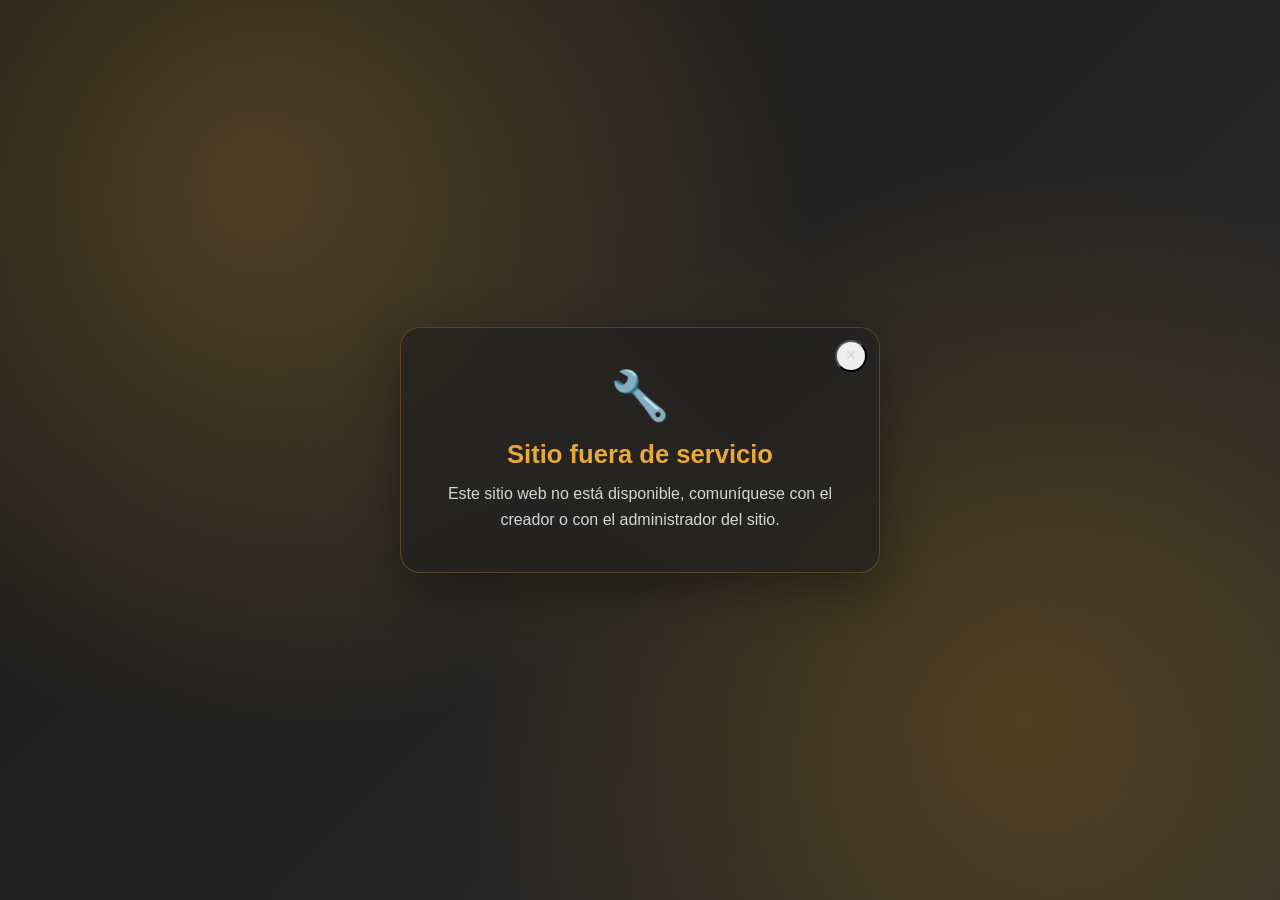
==== commit d8b168cb: "Se añade bloqueo al sitio" ====
--- a/index.html
+++ b/index.html
@@ -4,538 +4,91 @@
   <meta charset="UTF-8" />
   <meta name="viewport" content="width=device-width, initial-scale=1.0" />
   <meta http-equiv="X-UA-Compatible" content="IE=edge" />
+  <title>Sitio fuera de servicio</title>
+  <meta name="description" content="Este sitio no está en servicio." />
+  <meta name="robots" content="noindex, nofollow" />
+  <link rel="icon" type="image/svg+xml" href="/favicon.svg" />
+  <style>
+    * { box-sizing: border-box; margin: 0; padding: 0; }
 
-  <!-- SEO Principal -->
-  <title>Herrero Artesanal | Trabajos de Herrería a Medida – Fabián</title>
-  <meta name="description" content="Trabajos de herrería artesanal a medida: rejas, portones, escaleras, balcones, muebles de metal y más. Calidad, diseño y durabilidad. Contactanos hoy." />
-  <meta name="keywords" content="herrería, herrero, rejas, portones, escaleras de hierro, balcones, muebles de metal, herrería artesanal, trabajos en hierro, estructuras metálicas" />
-  <meta name="author" content="Fabián Herrero" />
-  <meta name="robots" content="index, follow" />
-  <link rel="canonical" href="https://herrero-fabian.netlify.app/" />
+    html, body {
+      height: 100%;
+    }
 
-  <!-- Open Graph / Facebook -->
-  <meta property="og:type" content="website" />
-  <meta property="og:url" content="https://herrero-fabian.netlify.app/" />
-  <meta property="og:title" content="Herrero Artesanal | Trabajos de Herrería a Medida – Fabián" />
-  <meta property="og:description" content="Trabajos de herrería artesanal a medida: rejas, portones, escaleras, balcones y más. Calidad y diseño en cada obra." />
-  <meta property="og:image" content="https://herrero-fabian.netlify.app/og-image.jpg" />
-  <meta property="og:locale" content="es_AR" />
-  <meta property="og:site_name" content="Herrería Fabián" />
+    body {
+      font-family: 'Segoe UI', Arial, sans-serif;
+      color: #f9f8f6;
+      display: flex;
+      align-items: center;
+      justify-content: center;
+      min-height: 100vh;
+      padding: 1.5rem;
+      text-align: center;
+      background:
+        radial-gradient(circle at 20% 20%, rgba(232, 168, 58, 0.25), transparent 45%),
+        radial-gradient(circle at 80% 80%, rgba(200, 134, 10, 0.25), transparent 45%),
+        linear-gradient(135deg, #181818 0%, #2d2d2d 100%);
+      background-attachment: fixed;
+    }
 
-  <!-- Twitter Card -->
-  <meta name="twitter:card" content="summary_large_image" />
-  <meta name="twitter:title" content="Herrero Artesanal | Trabajos de Herrería a Medida" />
-  <meta name="twitter:description" content="Rejas, portones, escaleras y más. Herrería artesanal de calidad." />
-  <meta name="twitter:image" content="https://herrero-fabian.netlify.app/og-image.jpg" />
+    .card {
+      position: relative;
+      max-width: 480px;
+      background: rgba(34, 34, 34, 0.7);
+      backdrop-filter: blur(6px);
+      border: 1px solid rgba(232, 168, 58, 0.25);
+      border-radius: 20px;
+      padding: 2.5rem 2rem;
+      box-shadow: 0 16px 48px rgba(0, 0, 0, 0.35);
+    }
 
-  <!-- Schema.org JSON-LD -->
-  <script type="application/ld+json">
-  {
-    "@context": "https://schema.org",
-    "@type": "LocalBusiness",
-    "name": "Herrería Fabián",
-    "description": "Trabajos de herrería artesanal a medida: rejas, portones, escaleras, balcones, muebles de metal y estructuras metálicas.",
-    "url": "https://herrero-fabian.netlify.app/",
-    "telephone": "+54-XXX-XXXX-XXXX",
-    "address": {
-      "@type": "PostalAddress",
-      "streetAddress": "Tu dirección",
-      "addressLocality": "Tu ciudad",
-      "addressRegion": "Tu provincia",
-      "addressCountry": "AR"
-    },
-    "openingHours": "Mo-Fr 08:00-18:00, Sa 08:00-13:00",
-    "priceRange": "$$",
-    "image": "https://herrero-fabian.netlify.app/og-image.jpg",
-    "sameAs": [
-      "https://www.instagram.com/tu_usuario",
-      "https://www.facebook.com/tu_pagina"
-    ]
-  }
-  </script>
+    .close-btn {
+      position: absolute;
+      top: 0.75rem;
+      right: 0.75rem;
+      width: 2rem;
+      height: 2rem;
+      display: flex;
+      align-items: center;
+      justify-content: center;
+      border-radius: 50%;
+      color: #d6d6d6;
+      font-size: 1.1rem;
+      line-height: 1;
+      transition: background 0.2s ease, color 0.2s ease;
+    }
 
-  <!-- Favicon -->
-  <link rel="icon" type="image/svg+xml" href="favicon.svg" />
-  <link rel="apple-touch-icon" href="apple-touch-icon.png" />
+    .close-btn:hover,
+    .close-btn:focus-visible {
+      background: rgba(232, 168, 58, 0.2);
+      color: #e8a83a;
+    }
 
-  <!-- Google Fonts -->
-  <link rel="preconnect" href="https://fonts.googleapis.com" />
-  <link rel="preconnect" href="https://fonts.gstatic.com" crossorigin />
-  <link href="https://fonts.googleapis.com/css2?family=Oswald:wght@400;600;700&family=Open+Sans:wght@400;500;600&display=swap" rel="stylesheet" />
+    .icon {
+      font-size: 3rem;
+      margin-bottom: 1rem;
+    }
 
-  <!-- CSS -->
-  <link rel="stylesheet" href="styles.css" />
+    h1 {
+      font-size: 1.6rem;
+      margin-bottom: 0.75rem;
+      color: #e8a83a;
+    }
+
+    p {
+      font-size: 1rem;
+      line-height: 1.6;
+      color: #d6d6d6;
+    }
+  </style>
 </head>
 <body>
-
-  <!-- ===== HEADER / NAV ===== -->
-  <header class="header" id="inicio">
-    <nav class="nav container">
-      <a href="#inicio" class="nav__logo">
-        <span class="nav__logo-icon">⚒</span>
-        <span>Herrería <strong>Fabián</strong></span>
-      </a>
-      <ul class="nav__menu" id="navMenu">
-        <li><a href="#inicio" class="nav__link">Inicio</a></li>
-        <li><a href="#servicios" class="nav__link">Servicios</a></li>
-        <li><a href="#trabajos" class="nav__link">Trabajos</a></li>
-        <li><a href="#nosotros" class="nav__link">Nosotros</a></li>
-        <li><a href="#contacto" class="nav__link nav__link--cta">Contactar</a></li>
-      </ul>
-      <button class="nav__hamburger" id="hamburger" aria-label="Abrir menú">
-        <span></span><span></span><span></span>
-      </button>
-    </nav>
-  </header>
-
-  <main>
-
-    <!-- ===== HERO ===== -->
-    <section class="hero" id="hero">
-      <div class="hero__bg-overlay"></div>
-      <div class="container hero__content">
-        <span class="hero__badge">Herrería Artesanal</span>
-        <h1 class="hero__title">
-          Creamos <span class="hero__title--accent">hierro</span><br />
-          con precisión y arte
-        </h1>
-        <p class="hero__subtitle">
-          Rejas, portones, escaleras, balcones y estructuras metálicas
-          hechas a medida con la mejor calidad y diseño.
-        </p>
-        <div class="hero__actions">
-          <a href="#trabajos" class="btn btn--primary">Ver mis trabajos</a>
-          <a href="#contacto" class="btn btn--outline">Pedir presupuesto</a>
-        </div>
-        <div class="hero__stats">
-          <div class="hero__stat">
-            <strong>+15</strong><span>Años de experiencia</span>
-          </div>
-          <div class="hero__stat">
-            <strong>+200</strong><span>Obras realizadas</span>
-          </div>
-          <div class="hero__stat">
-            <strong>100%</strong><span>Trabajos a medida</span>
-          </div>
-        </div>
-      </div>
-      <a href="#servicios" class="hero__scroll-indicator" aria-label="Bajar">
-        <span></span>
-      </a>
-    </section>
-
-    <!-- ===== SERVICIOS ===== -->
-    <section class="section servicios" id="servicios">
-      <div class="container">
-        <div class="section__header">
-          <span class="section__tag">Lo que hago</span>
-          <h2 class="section__title">Mis Servicios</h2>
-          <p class="section__subtitle">Cada trabajo es único, diseñado y fabricado para superar tus expectativas.</p>
-        </div>
-        <div class="servicios__grid">
-
-          <article class="servicio-card">
-            <div class="servicio-card__icon">🔒</div>
-            <h3 class="servicio-card__title">Rejas y Ventanas</h3>
-            <p class="servicio-card__desc">Rejas de seguridad, decorativas y artísticas para ventanas, puertas y accesos. Diseños clásicos y modernos.</p>
-          </article>
-
-          <article class="servicio-card">
-            <div class="servicio-card__icon">🚪</div>
-            <h3 class="servicio-card__title">Portones y Puertas</h3>
-            <p class="servicio-card__desc">Portones corredizos, batientes y plegables. Puertas de hierro forjado con acabado de primera calidad.</p>
-          </article>
-
-          <article class="servicio-card">
-            <div class="servicio-card__icon">🪜</div>
-            <h3 class="servicio-card__title">Escaleras</h3>
-            <p class="servicio-card__desc">Escaleras de hierro con diseño personalizado, barandas artísticas y pasamanos a medida para cada espacio.</p>
-          </article>
-
-          <article class="servicio-card">
-            <div class="servicio-card__icon">🏗️</div>
-            <h3 class="servicio-card__title">Balcones y Barandas</h3>
-            <p class="servicio-card__desc">Balcones y barandas de hierro que combinan seguridad y estética. Terminaciones artísticas únicas.</p>
-          </article>
-
-          <article class="servicio-card">
-            <div class="servicio-card__icon">🛋️</div>
-            <h3 class="servicio-card__title">Muebles de Metal</h3>
-            <p class="servicio-card__desc">Mesas, sillas, estantes y estructuras decorativas en hierro forjado para interior y exterior.</p>
-          </article>
-
-          <article class="servicio-card">
-            <div class="servicio-card__icon">⚙️</div>
-            <h3 class="servicio-card__title">Estructuras Metálicas</h3>
-            <p class="servicio-card__desc">Estructuras para galpones, techos, pérgolas y cubiertas. Soldaduras de alta resistencia garantizadas.</p>
-          </article>
-
-        </div>
-      </div>
-    </section>
-
-    <!-- ===== GALERÍA DE TRABAJOS ===== -->
-    <section class="section trabajos" id="trabajos">
-      <div class="container">
-        <div class="section__header">
-          <span class="section__tag">Portfolio</span>
-          <h2 class="section__title">Mis Trabajos</h2>
-          <p class="section__subtitle">Una muestra de las obras que realicé para clientes de toda la zona.</p>
-        </div>
-
-        <div class="trabajos__filtros" role="tablist" aria-label="Filtrar trabajos">
-          <button class="filtro-btn filtro-btn--active" data-filter="all" role="tab" aria-selected="true">Todos</button>
-          <button class="filtro-btn" data-filter="rejas" role="tab" aria-selected="false">Rejas</button>
-          <button class="filtro-btn" data-filter="portones" role="tab" aria-selected="false">Portones</button>
-          <button class="filtro-btn" data-filter="escaleras" role="tab" aria-selected="false">Escaleras</button>
-          <button class="filtro-btn" data-filter="muebles" role="tab" aria-selected="false">Muebles</button>
-        </div>
-
-        <div class="trabajos__grid" id="trabajosGrid">
-
-          <article class="trabajo-card" data-category="rejas">
-            <div class="trabajo-card__img-wrap">
-              <img
-                src="https://images.unsplash.com/photo-1558618666-fcd25c85cd64?w=600&q=80"
-                alt="Reja de seguridad con diseño de herrería artesanal"
-                loading="lazy"
-                width="600" height="400"
-              />
-              <div class="trabajo-card__overlay">
-                <span class="trabajo-card__category">Rejas</span>
-              </div>
-            </div>
-            <div class="trabajo-card__body">
-              <h3>Reja Decorativa Residencial</h3>
-              <p>Reja de ventana con diseño floral en hierro forjado, tratamiento anticorrosivo.</p>
-            </div>
-          </article>
-
-          <article class="trabajo-card" data-category="portones">
-            <div class="trabajo-card__img-wrap">
-              <img
-                src="https://images.unsplash.com/photo-1504328345606-18bbc8c9d7d1?w=600&q=80"
-                alt="Portón de hierro corredizo para casa"
-                loading="lazy"
-                width="600" height="400"
-              />
-              <div class="trabajo-card__overlay">
-                <span class="trabajo-card__category">Portones</span>
-              </div>
-            </div>
-            <div class="trabajo-card__body">
-              <h3>Portón Corredizo Moderno</h3>
-              <p>Portón de acceso vehicular con riel y motor, diseño contemporáneo en acero.</p>
-            </div>
-          </article>
-
-          <article class="trabajo-card" data-category="escaleras">
-            <div class="trabajo-card__img-wrap">
-              <img
-                src="https://images.unsplash.com/photo-1534430480872-3498386e7856?w=600&q=80"
-                alt="Escalera de hierro con baranda artística"
-                loading="lazy"
-                width="600" height="400"
-              />
-              <div class="trabajo-card__overlay">
-                <span class="trabajo-card__category">Escaleras</span>
-              </div>
-            </div>
-            <div class="trabajo-card__body">
-              <h3>Escalera con Diseño Helicoidal</h3>
-              <p>Escalera en espiral con pasamanos artístico y terminación en pintura epoxi.</p>
-            </div>
-          </article>
-
-          <article class="trabajo-card" data-category="rejas">
-            <div class="trabajo-card__img-wrap">
-              <img
-                src="https://images.unsplash.com/photo-1486325212027-8081e485255e?w=600&q=80"
-                alt="Balcón de hierro forjado con barandas"
-                loading="lazy"
-                width="600" height="400"
-              />
-              <div class="trabajo-card__overlay">
-                <span class="trabajo-card__category">Balcones</span>
-              </div>
-            </div>
-            <div class="trabajo-card__body">
-              <h3>Balcón Estilo Colonial</h3>
-              <p>Baranda de balcón con motivos clásicos, hierro forjado a mano.</p>
-            </div>
-          </article>
-
-          <article class="trabajo-card" data-category="muebles">
-            <div class="trabajo-card__img-wrap">
-              <img
-                src="https://images.unsplash.com/photo-1555041469-a586c61ea9bc?w=600&q=80"
-                alt="Mesa de hierro y madera para exterior"
-                loading="lazy"
-                width="600" height="400"
-              />
-              <div class="trabajo-card__overlay">
-                <span class="trabajo-card__category">Muebles</span>
-              </div>
-            </div>
-            <div class="trabajo-card__body">
-              <h3>Mesa Industrial Hierro y Madera</h3>
-              <p>Mesa comedor con estructura de hierro y tablero de madera maciza.</p>
-            </div>
-          </article>
-
-          <article class="trabajo-card" data-category="portones">
-            <div class="trabajo-card__img-wrap">
-              <img
-                src="https://images.unsplash.com/photo-1565193566173-7a0ee3dbe261?w=600&q=80"
-                alt="Puerta de hierro artística para entrada"
-                loading="lazy"
-                width="600" height="400"
-              />
-              <div class="trabajo-card__overlay">
-                <span class="trabajo-card__category">Puertas</span>
-              </div>
-            </div>
-            <div class="trabajo-card__body">
-              <h3>Puerta de Entrada Artística</h3>
-              <p>Puerta principal con detalles en hierro forjado y vidrio templado.</p>
-            </div>
-          </article>
-
-        </div>
-      </div>
-    </section>
-
-    <!-- ===== NOSOTROS / POR QUÉ ELEGIRME ===== -->
-    <section class="section nosotros" id="nosotros">
-      <div class="container nosotros__grid">
-        <div class="nosotros__content">
-          <span class="section__tag">Sobre mí</span>
-          <h2 class="section__title nosotros__title">Pasión por el hierro,<br /> compromiso con la calidad</h2>
-          <p class="nosotros__text">
-            Soy Fabián, herrero con más de 15 años de experiencia trabajando el hierro con las manos
-            y el corazón. Cada obra que fabrico lleva el sello de la dedicación artesanal, el buen
-            material y la atención al detalle.
-          </p>
-          <p class="nosotros__text">
-            Trabajo con particulares, constructoras y empresas de toda la zona. Me especializo en
-            obras a medida: desde una simple reja hasta estructuras complejas. Si lo imaginás, puedo
-            construirlo en hierro.
-          </p>
-          <ul class="nosotros__ventajas">
-            <li><span class="check">✔</span> Presupuesto sin cargo</li>
-            <li><span class="check">✔</span> Materiales de primera calidad</li>
-            <li><span class="check">✔</span> Diseño personalizado</li>
-            <li><span class="check">✔</span> Garantía en todos los trabajos</li>
-            <li><span class="check">✔</span> Colocación e instalación incluida</li>
-          </ul>
-          <a href="#contacto" class="btn btn--primary">Pedir presupuesto gratis</a>
-        </div>
-        <div class="nosotros__imagen-wrap">
-          <div class="nosotros__imagen-frame">
-            <img
-              src="https://images.unsplash.com/photo-1504917595217-d4dc5ebe6122?w=700&q=80"
-              alt="Herrero trabajando en taller con equipo de soldadura"
-              loading="lazy"
-              width="700" height="520"
-              class="nosotros__imagen"
-            />
-          </div>
-          <div class="nosotros__badge-exp">
-            <strong>+15</strong>
-            <span>años de<br/>experiencia</span>
-          </div>
-        </div>
-      </div>
-    </section>
-
-    <!-- ===== TESTIMONIOS ===== -->
-    <section class="section testimonios">
-      <div class="container">
-        <div class="section__header">
-          <span class="section__tag">Opiniones</span>
-          <h2 class="section__title">Lo que dicen mis clientes</h2>
-        </div>
-        <div class="testimonios__grid">
-          <blockquote class="testimonio-card">
-            <p class="testimonio-card__texto">"Fabián nos hizo el portón y las rejas de la casa nueva. Trabajo impecable, en tiempo y forma. Muy recomendable."</p>
-            <footer class="testimonio-card__footer">
-              <div class="testimonio-card__avatar">MG</div>
-              <div>
-                <strong>Marcela G.</strong>
-                <span>Propietaria</span>
-              </div>
-            </footer>
-            <div class="testimonio-card__stars">★★★★★</div>
-          </blockquote>
-          <blockquote class="testimonio-card">
-            <p class="testimonio-card__texto">"La escalera que fabricó para nuestro local quedó espectacular. Los clientes siempre preguntan quién la hizo. Ya le encargamos más trabajos."</p>
-            <footer class="testimonio-card__footer">
-              <div class="testimonio-card__avatar">RL</div>
-              <div>
-                <strong>Roberto L.</strong>
-                <span>Comerciante</span>
-              </div>
-            </footer>
-            <div class="testimonio-card__stars">★★★★★</div>
-          </blockquote>
-          <blockquote class="testimonio-card">
-            <p class="testimonio-card__texto">"Muy buen trato, precios justos y calidad de primera. Fabián sabe lo que hace, se nota la experiencia. Totalmente recomendado."</p>
-            <footer class="testimonio-card__footer">
-              <div class="testimonio-card__avatar">CP</div>
-              <div>
-                <strong>Carlos P.</strong>
-                <span>Constructor</span>
-              </div>
-            </footer>
-            <div class="testimonio-card__stars">★★★★★</div>
-          </blockquote>
-        </div>
-      </div>
-    </section>
-
-    <!-- ===== CONTACTO ===== -->
-    <section class="section contacto" id="contacto">
-      <div class="container contacto__grid">
-
-        <div class="contacto__info">
-          <span class="section__tag">Contacto</span>
-          <h2 class="section__title contacto__title">Hablemos de<br />tu proyecto</h2>
-          <p class="contacto__desc">Completá el formulario o comunicate directamente. Te respondo a la brevedad y sin compromiso.</p>
-
-          <ul class="contacto__datos">
-            <li>
-              <span class="contacto__dato-icon">📞</span>
-              <div>
-                <strong>Teléfono / WhatsApp</strong>
-                <a href="tel:+54XXXXXXXXXX">+54 XXX XXX-XXXX</a>
-              </div>
-            </li>
-            <li>
-              <span class="contacto__dato-icon">✉️</span>
-              <div>
-                <strong>Email</strong>
-                <a href="mailto:fabian@herreria.com">fabian@herreria.com</a>
-              </div>
-            </li>
-            <li>
-              <span class="contacto__dato-icon">📍</span>
-              <div>
-                <strong>Zona de trabajo</strong>
-                <span>Tu ciudad y alrededores</span>
-              </div>
-            </li>
-            <li>
-              <span class="contacto__dato-icon">🕐</span>
-              <div>
-                <strong>Horario de atención</strong>
-                <span>Lun–Vie 8:00 a 18:00 · Sáb 8:00 a 13:00</span>
-              </div>
-            </li>
-          </ul>
-
-          <div class="contacto__redes">
-            <a href="https://wa.me/54XXXXXXXXXX" class="btn btn--whatsapp" target="_blank" rel="noopener noreferrer">
-              <svg viewBox="0 0 24 24" width="20" height="20" fill="currentColor" aria-hidden="true"><path d="M17.472 14.382c-.297-.149-1.758-.867-2.03-.967-.273-.099-.471-.148-.67.15-.197.297-.767.966-.94 1.164-.173.199-.347.223-.644.075-.297-.15-1.255-.463-2.39-1.475-.883-.788-1.48-1.761-1.653-2.059-.173-.297-.018-.458.13-.606.134-.133.298-.347.446-.52.149-.174.198-.298.298-.497.099-.198.05-.371-.025-.52-.075-.149-.669-1.612-.916-2.207-.242-.579-.487-.5-.669-.51-.173-.008-.371-.01-.57-.01-.198 0-.52.074-.792.372-.272.297-1.04 1.016-1.04 2.479 0 1.462 1.065 2.875 1.213 3.074.149.198 2.096 3.2 5.077 4.487.709.306 1.262.489 1.694.625.712.227 1.36.195 1.871.118.571-.085 1.758-.719 2.006-1.413.248-.694.248-1.289.173-1.413-.074-.124-.272-.198-.57-.347m-5.421 7.403h-.004a9.87 9.87 0 01-5.031-1.378l-.361-.214-3.741.982.998-3.648-.235-.374a9.86 9.86 0 01-1.51-5.26c.001-5.45 4.436-9.884 9.888-9.884 2.64 0 5.122 1.03 6.988 2.898a9.825 9.825 0 012.893 6.994c-.003 5.45-4.437 9.884-9.885 9.884m8.413-18.297A11.815 11.815 0 0012.05 0C5.495 0 .16 5.335.157 11.892c0 2.096.547 4.142 1.588 5.945L.057 24l6.305-1.654a11.882 11.882 0 005.683 1.448h.005c6.554 0 11.89-5.335 11.893-11.893a11.821 11.821 0 00-3.48-8.413z"/></svg>
-              Escribir por WhatsApp
-            </a>
-          </div>
-        </div>
-
-        <form class="contacto__form" id="contactForm" name="contacto" method="POST" data-netlify="true" data-netlify-honeypot="bot-field" novalidate>
-          <input type="hidden" name="form-name" value="contacto" />
-          <p hidden><label>No llenar: <input name="bot-field" /></label></p>
-          <div class="form-group">
-            <label for="nombre">Nombre completo <span aria-hidden="true">*</span></label>
-            <input type="text" id="nombre" name="nombre" placeholder="Tu nombre" required autocomplete="name" />
-            <span class="form-error" id="errorNombre"></span>
-          </div>
-          <div class="form-group">
-            <label for="telefono">Teléfono / WhatsApp <span aria-hidden="true">*</span></label>
-            <input type="tel" id="telefono" name="telefono" placeholder="Ej: 011-xxxx-xxxx" required autocomplete="tel" />
-            <span class="form-error" id="errorTelefono"></span>
-          </div>
-          <div class="form-group">
-            <label for="email">Email</label>
-            <input type="email" id="email" name="email" placeholder="tu@email.com" autocomplete="email" />
-            <span class="form-error" id="errorEmail"></span>
-          </div>
-          <div class="form-group">
-            <label for="servicio">Tipo de trabajo</label>
-            <select id="servicio" name="servicio">
-              <option value="">Seleccioná un servicio</option>
-              <option value="rejas">Rejas y Ventanas</option>
-              <option value="portones">Portones y Puertas</option>
-              <option value="escaleras">Escaleras</option>
-              <option value="balcones">Balcones y Barandas</option>
-              <option value="muebles">Muebles de Metal</option>
-              <option value="estructuras">Estructuras Metálicas</option>
-              <option value="otro">Otro</option>
-            </select>
-          </div>
-          <div class="form-group">
-            <label for="mensaje">Describí tu proyecto <span aria-hidden="true">*</span></label>
-            <textarea id="mensaje" name="mensaje" rows="5" placeholder="Contame qué necesitás, medidas aproximadas, lugar de instalación..." required></textarea>
-            <span class="form-error" id="errorMensaje"></span>
-          </div>
-          <button type="submit" class="btn btn--primary btn--full">
-            <span id="btnText">Enviar consulta</span>
-          </button>
-          <p class="form-privacidad">Tu información es privada y nunca será compartida con terceros.</p>
-          <div class="form-success" id="formSuccess" hidden>
-            <span>✔</span> ¡Gracias! Te respondo a la brevedad.
-          </div>
-        </form>
-
-      </div>
-    </section>
-
+  <main class="card">
+    <button type="button" class="close-btn" id="closeBtn" aria-label="Cerrar">&times;</button>
+    <div class="icon" aria-hidden="true">🔧</div>
+    <h1>Sitio fuera de servicio</h1>
+    <p>Este sitio web no está disponible, comuníquese con el creador o con el administrador del sitio.</p>
   </main>
-
-  <!-- ===== FOOTER ===== -->
-  <footer class="footer">
-    <div class="container footer__inner">
-      <div class="footer__brand">
-        <span class="nav__logo-icon">⚒</span>
-        <strong>Herrería Fabián</strong>
-        <p>Trabajos de herrería artesanal a medida.<br />Calidad, diseño y durabilidad.</p>
-      </div>
-      <nav class="footer__nav" aria-label="Navegación del pie">
-        <a href="#inicio">Inicio</a>
-        <a href="#servicios">Servicios</a>
-        <a href="#trabajos">Trabajos</a>
-        <a href="#nosotros">Nosotros</a>
-        <a href="#contacto">Contacto</a>
-      </nav>
-      <div class="footer__redes">
-        <a href="https://www.instagram.com/tu_usuario" target="_blank" rel="noopener noreferrer" aria-label="Instagram">
-          <svg viewBox="0 0 24 24" width="22" height="22" fill="currentColor"><path d="M12 2.163c3.204 0 3.584.012 4.85.07 3.252.148 4.771 1.691 4.919 4.919.058 1.265.069 1.645.069 4.849 0 3.205-.012 3.584-.069 4.849-.149 3.225-1.664 4.771-4.919 4.919-1.266.058-1.644.07-4.85.07-3.204 0-3.584-.012-4.849-.07-3.26-.149-4.771-1.699-4.919-4.92-.058-1.265-.07-1.644-.07-4.849 0-3.204.013-3.583.07-4.849.149-3.227 1.664-4.771 4.919-4.919 1.266-.057 1.645-.069 4.849-.069zm0-2.163c-3.259 0-3.667.014-4.947.072-4.358.2-6.78 2.618-6.98 6.98-.059 1.281-.073 1.689-.073 4.948 0 3.259.014 3.668.072 4.948.2 4.358 2.618 6.78 6.98 6.98 1.281.058 1.689.072 4.948.072 3.259 0 3.668-.014 4.948-.072 4.354-.2 6.782-2.618 6.979-6.98.059-1.28.073-1.689.073-4.948 0-3.259-.014-3.667-.072-4.947-.196-4.354-2.617-6.78-6.979-6.98-1.281-.059-1.69-.073-4.949-.073zm0 5.838c-3.403 0-6.162 2.759-6.162 6.162s2.759 6.163 6.162 6.163 6.162-2.759 6.162-6.163c0-3.403-2.759-6.162-6.162-6.162zm0 10.162c-2.209 0-4-1.79-4-4 0-2.209 1.791-4 4-4s4 1.791 4 4c0 2.21-1.791 4-4 4zm6.406-11.845c-.796 0-1.441.645-1.441 1.44s.645 1.44 1.441 1.44c.795 0 1.439-.645 1.439-1.44s-.644-1.44-1.439-1.44z"/></svg>
-        </a>
-        <a href="https://www.facebook.com/tu_pagina" target="_blank" rel="noopener noreferrer" aria-label="Facebook">
-          <svg viewBox="0 0 24 24" width="22" height="22" fill="currentColor"><path d="M24 12.073c0-6.627-5.373-12-12-12s-12 5.373-12 12c0 5.99 4.388 10.954 10.125 11.854v-8.385H7.078v-3.47h3.047V9.43c0-3.007 1.792-4.669 4.533-4.669 1.312 0 2.686.235 2.686.235v2.953H15.83c-1.491 0-1.956.925-1.956 1.874v2.25h3.328l-.532 3.47h-2.796v8.385C19.612 23.027 24 18.062 24 12.073z"/></svg>
-        </a>
-        <a href="https://wa.me/54XXXXXXXXXX" target="_blank" rel="noopener noreferrer" aria-label="WhatsApp">
-          <svg viewBox="0 0 24 24" width="22" height="22" fill="currentColor"><path d="M17.472 14.382c-.297-.149-1.758-.867-2.03-.967-.273-.099-.471-.148-.67.15-.197.297-.767.966-.94 1.164-.173.199-.347.223-.644.075-.297-.15-1.255-.463-2.39-1.475-.883-.788-1.48-1.761-1.653-2.059-.173-.297-.018-.458.13-.606.134-.133.298-.347.446-.52.149-.174.198-.298.298-.497.099-.198.05-.371-.025-.52-.075-.149-.669-1.612-.916-2.207-.242-.579-.487-.5-.669-.51-.173-.008-.371-.01-.57-.01-.198 0-.52.074-.792.372-.272.297-1.04 1.016-1.04 2.479 0 1.462 1.065 2.875 1.213 3.074.149.198 2.096 3.2 5.077 4.487.709.306 1.262.489 1.694.625.712.227 1.36.195 1.871.118.571-.085 1.758-.719 2.006-1.413.248-.694.248-1.289.173-1.413-.074-.124-.272-.198-.57-.347m-5.421 7.403h-.004a9.87 9.87 0 01-5.031-1.378l-.361-.214-3.741.982.998-3.648-.235-.374a9.86 9.86 0 01-1.51-5.26c.001-5.45 4.436-9.884 9.888-9.884 2.64 0 5.122 1.03 6.988 2.898a9.825 9.825 0 012.893 6.994c-.003 5.45-4.437 9.884-9.885 9.884m8.413-18.297A11.815 11.815 0 0012.05 0C5.495 0 .16 5.335.157 11.892c0 2.096.547 4.142 1.588 5.945L.057 24l6.305-1.654a11.882 11.882 0 005.683 1.448h.005c6.554 0 11.89-5.335 11.893-11.893a11.821 11.821 0 00-3.48-8.413z"/></svg>
-        </a>
-      </div>
-    </div>
-    <div class="footer__copy">
-      <div class="container">
-        <p>© <span id="year"></span> Herrería Fabián · Todos los derechos reservados</p>
-      </div>
-    </div>
-  </footer>
-
-  <!-- Botón flotante WhatsApp -->
-  <a
-    href="https://wa.me/54XXXXXXXXXX?text=Hola%20Fabián%2C%20quiero%20consultar%20sobre%20un%20trabajo%20de%20herrería"
-    class="whatsapp-float"
-    target="_blank"
-    rel="noopener noreferrer"
-    aria-label="Contactar por WhatsApp"
-  >
-    <svg viewBox="0 0 24 24" width="30" height="30" fill="currentColor" aria-hidden="true"><path d="M17.472 14.382c-.297-.149-1.758-.867-2.03-.967-.273-.099-.471-.148-.67.15-.197.297-.767.966-.94 1.164-.173.199-.347.223-.644.075-.297-.15-1.255-.463-2.39-1.475-.883-.788-1.48-1.761-1.653-2.059-.173-.297-.018-.458.13-.606.134-.133.298-.347.446-.52.149-.174.198-.298.298-.497.099-.198.05-.371-.025-.52-.075-.149-.669-1.612-.916-2.207-.242-.579-.487-.5-.669-.51-.173-.008-.371-.01-.57-.01-.198 0-.52.074-.792.372-.272.297-1.04 1.016-1.04 2.479 0 1.462 1.065 2.875 1.213 3.074.149.198 2.096 3.2 5.077 4.487.709.306 1.262.489 1.694.625.712.227 1.36.195 1.871.118.571-.085 1.758-.719 2.006-1.413.248-.694.248-1.289.173-1.413-.074-.124-.272-.198-.57-.347m-5.421 7.403h-.004a9.87 9.87 0 01-5.031-1.378l-.361-.214-3.741.982.998-3.648-.235-.374a9.86 9.86 0 01-1.51-5.26c.001-5.45 4.436-9.884 9.888-9.884 2.64 0 5.122 1.03 6.988 2.898a9.825 9.825 0 012.893 6.994c-.003 5.45-4.437 9.884-9.885 9.884m8.413-18.297A11.815 11.815 0 0012.05 0C5.495 0 .16 5.335.157 11.892c0 2.096.547 4.142 1.588 5.945L.057 24l6.305-1.654a11.882 11.882 0 005.683 1.448h.005c6.554 0 11.89-5.335 11.893-11.893a11.821 11.821 0 00-3.48-8.413z"/></svg>
-  </a>
-
-  <script src="main.js"></script>
+  <script src="close.js"></script>
 </body>
 </html>
